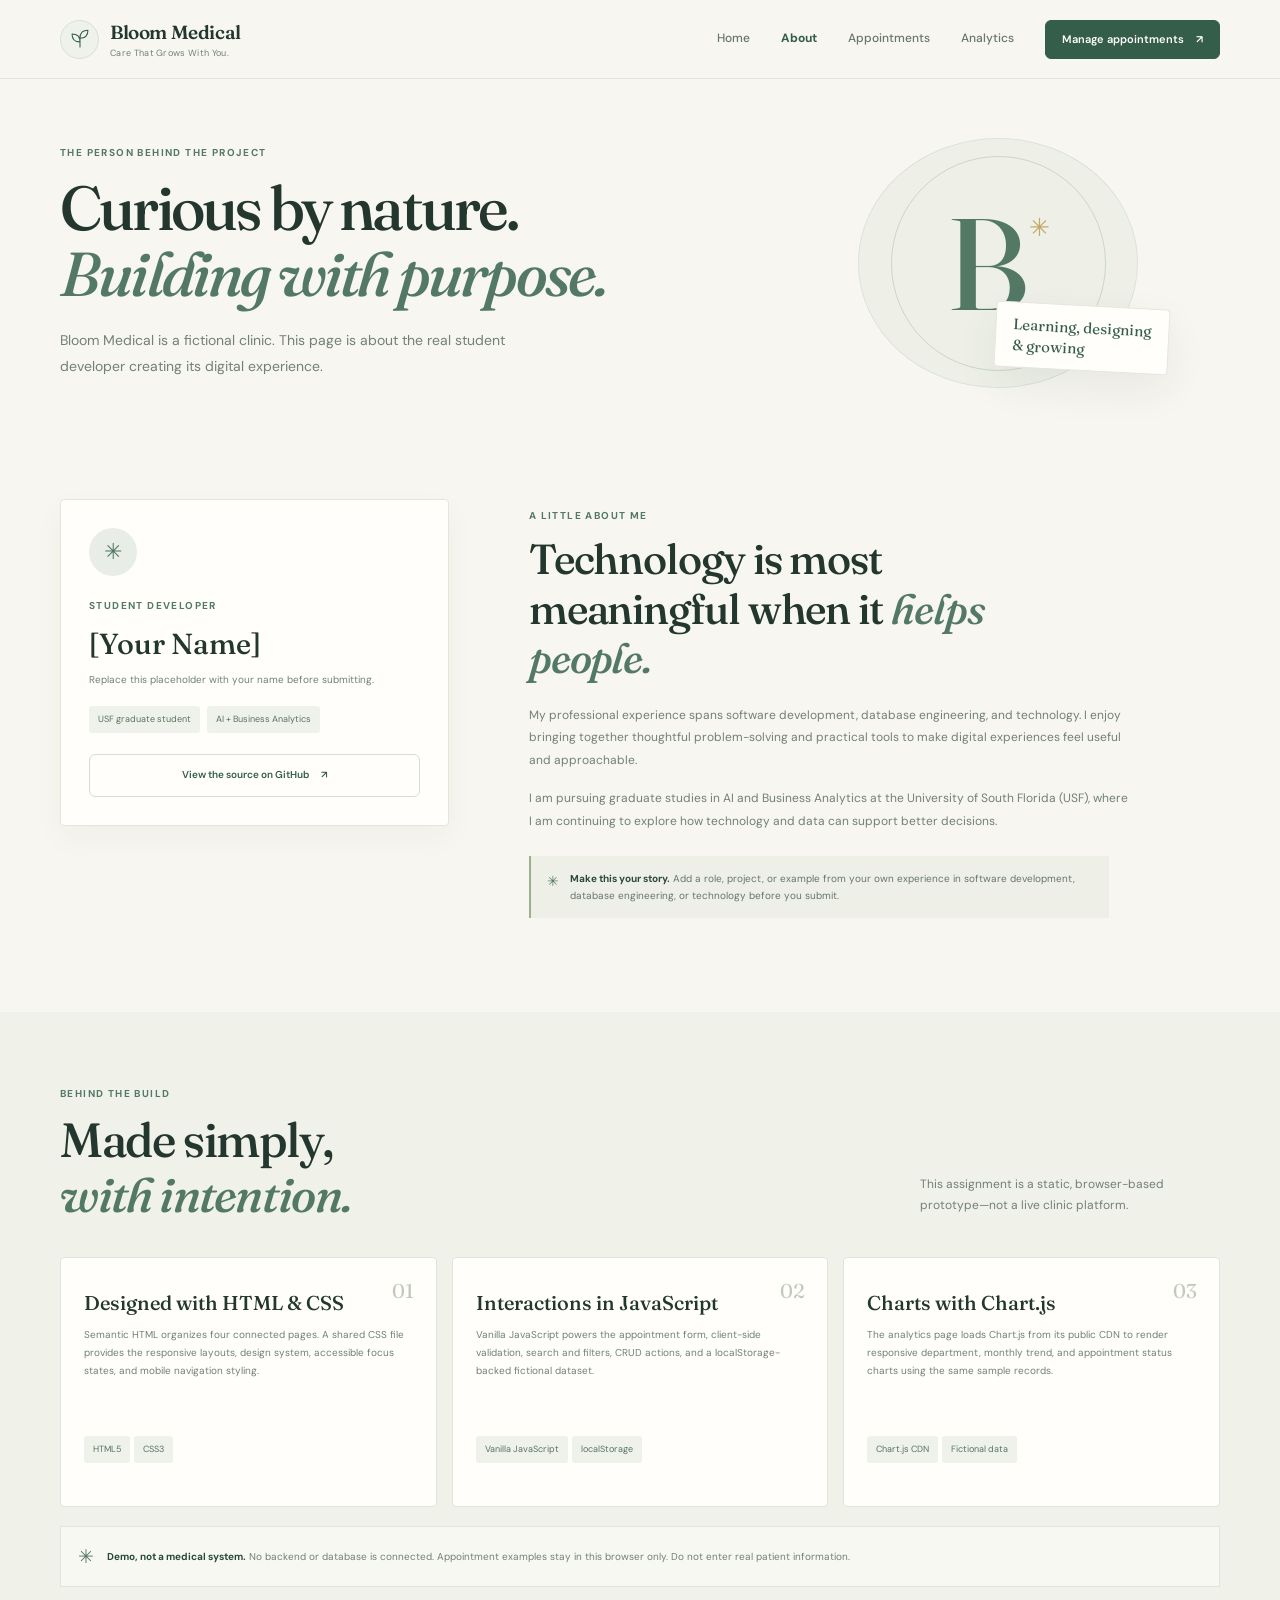
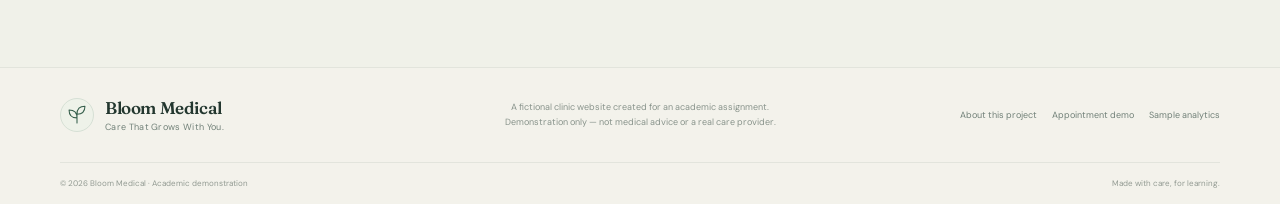
==== aboutus.html @ 67795b29 "Add files via upload" ====
<!doctype html>
<html lang="en">
<head>
  <meta charset="utf-8">
  <meta name="viewport" content="width=device-width, initial-scale=1">
  <meta name="theme-color" content="#f7f6f0">
  <meta name="description" content="Meet the student developer behind the Bloom Medical academic project.">
  <title>About the Developer | Bloom Medical</title>
  <link rel="preconnect" href="https://fonts.googleapis.com">
  <link rel="preconnect" href="https://fonts.gstatic.com" crossorigin>
  <link href="https://fonts.googleapis.com/css2?family=DM+Sans:wght@400;500;600;700&family=Fraunces:opsz,wght@9..144,500;9..144,600&display=swap" rel="stylesheet">
  <link rel="stylesheet" href="styles.css">
  <script src="app.js" defer></script>
</head>
<body>
  <a class="skip-link" href="#main">Skip to content</a>
  <header class="site-header"><nav class="nav shell" aria-label="Main navigation">
    <a class="brand" href="index.html" aria-label="Bloom Medical home"><span class="brand-mark" aria-hidden="true"><svg viewBox="0 0 36 36"><path d="M18 29V14m0 8c-7 0-11-4-11-11 7 0 11 4 11 11Zm0-5c0-7 4-11 11-11 0 7-4 11-11 11Z"/></svg></span><span class="brand-copy"><strong>Bloom Medical</strong><small>Care That Grows With You.</small></span></a>
    <button class="menu-toggle" type="button" aria-expanded="false" aria-controls="primary-links" aria-label="Open navigation"><span></span><span></span><span></span></button>
    <div class="nav-links" id="primary-links"><a href="index.html">Home</a><a href="aboutus.html" aria-current="page">About</a><a href="appointments.html">Appointments</a><a href="analytics.html">Analytics</a><a class="button button-small" href="appointments.html">Manage appointments <span aria-hidden="true">↗</span></a></div>
  </nav></header>

  <main id="main">
    <section class="page-hero shell">
      <div><p class="eyebrow">The person behind the project</p><h1>Curious by nature.<br><em>Building with purpose.</em></h1><p class="hero-lede">Bloom Medical is a fictional clinic. This page is about the real student developer creating its digital experience.</p></div>
      <div class="page-hero-art about-art" aria-hidden="true"><span class="about-monogram">B<span>✳</span></span><span class="about-orbit"></span><p>Learning, designing<br>& growing</p></div>
    </section>

    <section class="section shell about-layout">
      <aside class="profile-card">
        <span class="profile-flower" aria-hidden="true">✳</span>
        <p class="eyebrow">Student developer</p>
        <h2>[Your Name]</h2>
        <p class="profile-edit-note">Replace this placeholder with your name before submitting.</p>
        <div class="profile-tags"><span>USF graduate student</span><span>AI + Business Analytics</span></div>
        <a class="button button-outline profile-github" href="https://github.com/LiliUSF/Bloom-Medical" target="_blank" rel="noopener noreferrer">View the source on GitHub <span aria-hidden="true">↗</span></a>
      </aside>
      <div class="about-story">
        <p class="eyebrow">A little about me</p>
        <h2>Technology is most meaningful when it <em>helps people.</em></h2>
        <p>My professional experience spans software development, database engineering, and technology. I enjoy bringing together thoughtful problem-solving and practical tools to make digital experiences feel useful and approachable.</p>
        <p>I am pursuing graduate studies in AI and Business Analytics at the University of South Florida (USF), where I am continuing to explore how technology and data can support better decisions.</p>
        <div class="experience-note"><span aria-hidden="true">✳</span><p><strong>Make this your story.</strong> Add a role, project, or example from your own experience in software development, database engineering, or technology before you submit.</p></div>
      </div>
    </section>

    <section class="build-section">
      <div class="shell section">
        <div class="section-title-row"><div><p class="eyebrow">Behind the build</p><h2>Made simply,<br><em>with intention.</em></h2></div><p>This assignment is a static, browser-based prototype—not a live clinic platform.</p></div>
        <div class="build-grid">
          <article class="build-card"><span class="build-number">01</span><h3>Designed with HTML & CSS</h3><p>Semantic HTML organizes four connected pages. A shared CSS file provides the responsive layouts, design system, accessible focus states, and mobile navigation styling.</p><span class="tech-pill">HTML5</span><span class="tech-pill">CSS3</span></article>
          <article class="build-card"><span class="build-number">02</span><h3>Interactions in JavaScript</h3><p>Vanilla JavaScript powers the appointment form, client-side validation, search and filters, CRUD actions, and a localStorage-backed fictional dataset.</p><span class="tech-pill">Vanilla JavaScript</span><span class="tech-pill">localStorage</span></article>
          <article class="build-card"><span class="build-number">03</span><h3>Charts with Chart.js</h3><p>The analytics page loads Chart.js from its public CDN to render responsive department, monthly trend, and appointment status charts using the same sample records.</p><span class="tech-pill">Chart.js CDN</span><span class="tech-pill">Fictional data</span></article>
        </div>
        <div class="privacy-note"><span class="privacy-icon" aria-hidden="true">✳</span><p><strong>Demo, not a medical system.</strong> No backend or database is connected. Appointment examples stay in this browser only. Do not enter real patient information.</p></div>
      </div>
    </section>
  </main>

  <footer class="site-footer"><div class="shell footer-main">
    <a class="brand footer-brand" href="index.html"><span class="brand-mark" aria-hidden="true"><svg viewBox="0 0 36 36"><path d="M18 29V14m0 8c-7 0-11-4-11-11 7 0 11 4 11 11Zm0-5c0-7 4-11 11-11 0 7-4 11-11 11Z"/></svg></span><span class="brand-copy"><strong>Bloom Medical</strong><small>Care That Grows With You.</small></span></a>
    <p>A fictional clinic website created for an academic assignment.<br>Demonstration only — not medical advice or a real care provider.</p>
    <div class="footer-nav"><a href="aboutus.html">About this project</a><a href="appointments.html">Appointment demo</a><a href="analytics.html">Sample analytics</a></div>
  </div><div class="shell footer-bottom"><span>© <span data-current-year>2026</span> Bloom Medical · Academic demonstration</span><span>Made with care, for learning.</span></div></footer>
</body>
</html>
---- styles.css ----
:root {
  color-scheme: light;
  --cream: #f7f6f0;
  --paper: #fffefa;
  --paper-warm: #fbfaf6;
  --ink: #23372f;
  --muted: #718078;
  --soft-muted: #8a968f;
  --green: #537965;
  --green-dark: #345d4a;
  --green-deep: #29493a;
  --sage: #e8eee7;
  --sage-mid: #d3dfd3;
  --blue: #e8eff0;
  --rose: #f2e8e2;
  --gold: #f1ebd8;
  --line: #e6e7df;
  --serif: "Fraunces", Georgia, serif;
  --sans: "DM Sans", "Segoe UI", sans-serif;
  --shadow: 0 16px 42px rgba(48, 67, 55, .07);
}

* { box-sizing: border-box; }
html { scroll-behavior: smooth; scroll-padding-top: 92px; }
body { min-width: 320px; margin: 0; color: var(--ink); background: var(--cream); font-family: var(--sans); font-size: 14px; line-height: 1.65; -webkit-font-smoothing: antialiased; }
body, button, input, select { font-family: var(--sans); }
a { color: inherit; text-decoration: none; }
button, input, select { font-size: inherit; }
button { color: inherit; }
svg { display: block; }
::selection { color: white; background: var(--green); }
.shell { width: min(1160px, calc(100% - 64px)); margin-inline: auto; }
.sr-only { position: absolute; width: 1px; height: 1px; padding: 0; margin: -1px; overflow: hidden; clip: rect(0, 0, 0, 0); white-space: nowrap; border: 0; }
.skip-link { position: fixed; top: 8px; left: 8px; z-index: 50; padding: 10px 14px; border-radius: 8px; color: white; background: var(--green-deep); transform: translateY(-150%); }
.skip-link:focus { transform: translateY(0); }
:focus-visible { outline: 3px solid #83a99a; outline-offset: 3px; }

.site-header { position: sticky; top: 0; z-index: 20; border-bottom: 1px solid rgba(217, 221, 211, .7); background: rgba(247, 246, 240, .93); backdrop-filter: blur(14px); }
.nav { min-height: 78px; display: flex; align-items: center; justify-content: space-between; gap: 24px; }
.brand { display: inline-flex; align-items: center; gap: 11px; flex-shrink: 0; }
.brand-mark { width: 39px; height: 39px; display: grid; place-items: center; border: 1px solid #d6e0d5; border-radius: 50%; color: var(--green-dark); background: #eef2e9; }
.brand-mark svg { width: 26px; height: 26px; fill: none; stroke: currentColor; stroke-width: 1.45; stroke-linecap: round; stroke-linejoin: round; }
.brand-copy { display: grid; line-height: 1.2; }
.brand-copy strong { font: 600 19px var(--serif); letter-spacing: -.4px; }
.brand-copy small { margin-top: 4px; color: var(--muted); font-size: 9px; letter-spacing: .035em; }
.nav-links { display: flex; align-items: center; gap: 31px; color: #68766e; font-size: 12px; font-weight: 500; }
.nav-links > a:not(.button) { transition: color .2s; }
.nav-links > a:hover, .nav-links > a[aria-current="page"] { color: var(--green-dark); }
.nav-links > a[aria-current="page"] { font-weight: 700; }
.button { display: inline-flex; min-height: 49px; align-items: center; justify-content: center; gap: 12px; padding: 0 23px; border: 1px solid var(--green-dark); border-radius: 6px; color: white; background: var(--green-dark); font-size: 12px; font-weight: 600; cursor: pointer; transition: transform .2s, box-shadow .2s, background .2s, border-color .2s; }
.button:hover { transform: translateY(-2px); background: #244533; border-color: #244533; box-shadow: 0 8px 20px #29493a20; }
.button-small { min-height: 39px; padding-inline: 16px; font-size: 11px; }
.button-outline { color: var(--green-dark); border-color: #d5ded4; background: transparent; }
.button-outline:hover { color: white; border-color: var(--green-dark); background: var(--green-dark); }
.button-light { color: var(--green-deep); border-color: white; background: white; }
.button-light:hover { border-color: #f2f3ec; background: #f2f3ec; }
.button-quiet { min-height: 39px; padding-inline: 12px; border-color: transparent; color: var(--green-dark); background: transparent; font-size: 11px; }
.button-quiet:hover { color: var(--green-deep); background: var(--sage); border-color: var(--sage); box-shadow: none; }
.menu-toggle { display: none; }

.hero { min-height: 585px; display: grid; grid-template-columns: 1.05fr .95fr; align-items: center; gap: 44px; padding-block: 62px 64px; }
.hero-copy { position: relative; z-index: 1; }
.eyebrow { display: flex; align-items: center; gap: 9px; margin: 0 0 16px; color: var(--green); font-size: 10px; font-weight: 700; letter-spacing: .14em; line-height: 1.3; text-transform: uppercase; }
.eyebrow-dot { width: 7px; height: 7px; border-radius: 50%; background: #9bae89; box-shadow: 0 0 0 4px #e6ebdc; }
h1, h2, h3, p { margin-top: 0; }
h1, h2, h3 { color: var(--ink); }
h1, h2 { font-family: var(--serif); font-weight: 500; }
h1 { margin-bottom: 20px; font-size: clamp(46px, 5.6vw, 72px); letter-spacing: -2.8px; line-height: 1.06; }
h1 em, h2 em { color: var(--green); font-weight: 500; }
.hero-lede { max-width: 465px; margin-bottom: 27px; color: var(--muted); font-size: 14px; line-height: 1.9; }
.hero-actions { display: flex; flex-wrap: wrap; align-items: center; gap: 22px; }
.text-link { display: inline-flex; align-items: center; gap: 8px; color: var(--green-dark); font-size: 12px; font-weight: 600; }
.text-link span { transition: transform .2s; }
.text-link:hover span { transform: translateX(4px); }
.hero-note { display: flex; align-items: center; gap: 12px; margin-top: 31px; color: #7a877f; font-size: 11px; }
.avatar-stack { display: inline-flex; padding-left: 5px; }
.avatar-stack i { width: 25px; height: 25px; display: grid; place-items: center; margin-left: -5px; border: 2px solid var(--cream); border-radius: 50%; color: var(--green); background: #e4ebdd; font-size: 11px; font-style: normal; }
.avatar-stack i:nth-child(2) { color: #9c705d; background: #f0e2d8; }
.avatar-stack i:nth-child(3) { color: #6f9292; background: #e2eded; }
.hero-art { min-height: 440px; position: relative; display: grid; place-items: center; }
.art-sun { width: 340px; height: 340px; position: absolute; top: 34px; right: 26px; border-radius: 50%; background: #e7ebdf; }
.art-frame { width: min(470px, 100%); position: relative; overflow: visible; border: 1px solid #dce1d6; border-radius: 46% 46% 5px 5px; background: linear-gradient(146deg, #f3f1e8, #e8eee5); box-shadow: var(--shadow); }
.plant-art { width: 100%; }
.art-window { fill: #e5eee6; stroke: #91a795; stroke-width: 2; }
.art-window-line { fill: none; stroke: #b2c1b0; stroke-width: 1.2; }
.art-sun-disc { fill: #e6cc91; opacity: .83; }
.art-ground, .art-stem, .art-leaf-line, .art-chair, .art-table, .art-detail { fill: none; stroke: #64836c; stroke-width: 2.5; stroke-linecap: round; stroke-linejoin: round; }
.art-stem { stroke-width: 3.5; }
.art-leaf { fill: #96ad8e; stroke: #64836c; stroke-width: 1.6; stroke-linejoin: round; }
.art-leaf:nth-of-type(even) { fill: #bdcba8; }
.art-leaf-line { stroke-width: 1.2; }
.art-pot { fill: #d3b394; stroke: #876c55; stroke-width: 2; }
.art-pot-rim { fill: #b68e70; }
.art-chair { fill: #efe4d4; stroke: #a37f62; }
.art-table { stroke: #a37f62; }
.art-detail { stroke: #c2c9b9; stroke-width: 1.5; }
.art-caption { position: absolute; right: -20px; bottom: 36px; display: flex; align-items: center; gap: 12px; padding: 14px 18px; border: 1px solid #e5e6de; border-radius: 5px; background: var(--paper); box-shadow: 0 12px 28px #30433715; }
.caption-icon { width: 34px; height: 34px; display: grid; place-items: center; border-radius: 50%; color: var(--green); background: var(--sage); font-size: 16px; }
.art-caption span:last-child { display: grid; }
.art-caption strong { font-size: 11px; }
.art-caption small { margin-top: 3px; color: var(--muted); font-size: 9px; }
.art-sparkle { position: absolute; color: #af9a67; }
.sparkle-one { top: 39px; left: 27px; font-size: 26px; }
.sparkle-two { right: 6px; top: 112px; color: #8eaa9a; font-size: 20px; }
.trust-strip { border-block: 1px solid #e5e6df; background: #f1f1e9; }
.trust-inner { min-height: 70px; display: flex; align-items: center; justify-content: space-around; gap: 20px; color: #67766d; font-size: 11px; }
.trust-inner span { display: flex; align-items: center; gap: 11px; }
.trust-inner b { color: #a1aa9d; font-size: 9px; letter-spacing: .08em; }
.section { padding-block: 88px; }
.intro-section { display: grid; grid-template-columns: .9fr 1.1fr; gap: 80px; align-items: start; }
.section-heading h2, .section-title-row h2, .stats-intro h2, .visit-copy h2 { margin: 0; font-size: clamp(34px, 4vw, 48px); letter-spacing: -1.4px; line-height: 1.15; }
.intro-copy { max-width: 550px; padding-top: 4px; color: var(--muted); font-size: 13px; line-height: 1.9; }
.intro-copy p { margin-bottom: 15px; }
.intro-copy .text-link { margin-top: 7px; }
.services-band { background: #f0f1e9; }
.services-band .section { padding-top: 77px; padding-bottom: 84px; }
.section-title-row { display: flex; align-items: end; justify-content: space-between; gap: 36px; margin-bottom: 35px; }
.section-title-row > p { max-width: 300px; margin: 0 0 5px; color: var(--muted); font-size: 12px; line-height: 1.8; }
.section-title-row .eyebrow { margin-bottom: 12px; }
.service-grid { display: grid; grid-template-columns: repeat(4, 1fr); gap: 15px; }
.service-card { min-height: 286px; position: relative; padding: 24px 21px 28px; border: 1px solid #e5e6df; border-radius: 4px; background: var(--paper); transition: transform .22s, box-shadow .22s; }
.service-card:hover { transform: translateY(-5px); box-shadow: var(--shadow); }
.service-icon { width: 46px; height: 46px; display: grid; place-items: center; margin-bottom: 19px; border-radius: 50%; }
.service-icon svg { width: 27px; height: 27px; fill: none; stroke: currentColor; stroke-width: 1.5; stroke-linecap: round; stroke-linejoin: round; }
.icon-sage { color: #587a62; background: #e8eee4; }
.icon-blue { color: #5d8584; background: #e7eeee; }
.icon-rose { color: #9b735f; background: #f3eae4; }
.icon-gold { color: #9b8450; background: #f3eedc; }
.card-index { display: block; margin-bottom: 9px; color: #909b91; font-size: 8px; font-weight: 700; letter-spacing: .11em; }
.service-card h3 { margin-bottom: 8px; font: 500 20px var(--serif); }
.service-card p { max-width: 240px; margin: 0; color: var(--muted); font-size: 11px; line-height: 1.8; }
.card-arrow { width: 27px; height: 27px; position: absolute; right: 17px; bottom: 17px; display: grid; place-items: center; border: 1px solid #e4e7df; border-radius: 50%; color: var(--green); font-size: 13px; transition: color .2s, background .2s; }
.card-arrow:hover { color: white; background: var(--green); }
.stats-panel { display: grid; grid-template-columns: 1.45fr repeat(3, 1fr); gap: 24px; align-items: center; padding: 35px 39px; border: 1px solid #e2e4dc; border-radius: 5px; background: #fffefa; }
.stats-intro .eyebrow { margin-bottom: 10px; }
.stats-intro h2 { font-size: 32px; }
.stats-intro > p:last-child { max-width: 225px; margin: 10px 0 0; color: var(--muted); font-size: 10px; line-height: 1.7; }
.stat { min-height: 104px; display: flex; flex-direction: column; justify-content: center; padding-left: 24px; border-left: 1px solid var(--line); }
.stat strong { color: var(--green-dark); font: 500 37px/1.1 var(--serif); }
.stat-star { margin-left: 4px; color: #b69e5d; font: 16px var(--sans); vertical-align: 7px; }
.stat > span { margin-top: 7px; color: #58675f; font-size: 10px; }
.stat small { margin-top: 4px; color: #9aa199; font-size: 9px; }
.visit-section { padding-block: 75px; background: #e7ece4; }
.visit-grid { display: grid; grid-template-columns: 1fr .8fr; align-items: center; gap: 90px; }
.visit-copy .eyebrow { margin-bottom: 15px; }
.visit-copy h2 { margin-bottom: 15px; }
.visit-copy > p:not(.eyebrow) { max-width: 390px; margin-bottom: 23px; color: var(--muted); font-size: 12px; line-height: 1.9; }
.visit-card { padding: 29px 32px 24px; border: 1px solid #e1e5dc; border-radius: 4px; background: var(--paper); box-shadow: 0 10px 30px #3043370a; }
.visit-card-heading { display: flex; align-items: center; gap: 13px; }
.visit-pin { width: 37px; height: 37px; display: grid; place-items: center; border-radius: 50%; color: var(--green); background: var(--sage); font-size: 19px; }
.visit-card-heading h3 { margin: 0; font: 500 20px var(--serif); }
.visit-card-heading p { margin: 2px 0 0; color: var(--muted); font-size: 10px; }
.visit-rule { height: 1px; margin: 20px 0; background: var(--line); }
.visit-detail { display: grid; grid-template-columns: 90px 1fr; gap: 9px; margin-bottom: 17px; }
.visit-detail > span { padding-top: 2px; color: #879389; font-size: 8px; font-weight: 700; letter-spacing: .1em; }
.visit-detail p { margin: 0; color: #5c6d62; font-size: 11px; line-height: 1.8; }
.visit-detail p b { margin-left: 8px; color: var(--ink); font-weight: 600; }
.location-note { margin: 3px 0 0; color: #9aa199; font-size: 9px; }

.page-hero { min-height: 368px; display: grid; grid-template-columns: 1.2fr .8fr; align-items: center; gap: 50px; padding-block: 55px; }
.page-hero h1 { font-size: clamp(42px, 5vw, 62px); }
.page-hero .hero-lede { max-width: 470px; margin: 0; }
.page-hero-art { width: 280px; height: 250px; position: relative; display: grid; place-items: center; justify-self: center; border: 1px solid #dce3d9; border-radius: 50%; background: #eef0e7; }
.about-monogram { color: var(--green); font: 500 130px/.8 var(--serif); }
.about-monogram span { color: #c3a969; font: 25px var(--sans); vertical-align: top; }
.about-orbit { width: 215px; height: 215px; position: absolute; border: 1px solid #cbd6ca; border-radius: 50%; }
.page-hero-art p { position: absolute; right: -32px; bottom: 16px; margin: 0; padding: 11px 17px; border: 1px solid #e5e6df; border-radius: 4px; color: var(--green-dark); background: var(--paper); box-shadow: var(--shadow); font: 15px/1.4 var(--serif); transform: rotate(3deg); }
.about-layout { display: grid; grid-template-columns: .72fr 1.28fr; gap: 80px; padding-top: 52px; padding-bottom: 94px; }
.profile-card { align-self: start; padding: 28px; border: 1px solid #e4e5dd; border-radius: 4px; background: var(--paper); box-shadow: 0 11px 32px #3043370a; }
.profile-flower { width: 48px; height: 48px; display: grid; place-items: center; margin-bottom: 23px; border-radius: 50%; color: var(--green); background: var(--sage); font-size: 22px; }
.profile-card .eyebrow { margin-bottom: 8px; }
.profile-card h2 { margin-bottom: 4px; font-size: 29px; }
.profile-edit-note { margin-bottom: 18px; color: var(--muted); font-size: 10px; }
.profile-tags { display: flex; flex-wrap: wrap; gap: 7px; margin-bottom: 21px; }
.profile-tags span, .tech-pill { padding: 6px 9px; border-radius: 3px; color: #587460; background: #eef2ea; font-size: 9px; }
.profile-github { width: 100%; min-height: 43px; padding-inline: 10px; font-size: 10px; }
.about-story { padding-top: 10px; }
.about-story .eyebrow { margin-bottom: 13px; }
.about-story h2 { max-width: 520px; margin-bottom: 20px; font-size: clamp(31px, 3.4vw, 42px); letter-spacing: -1.1px; line-height: 1.18; }
.about-story > p:not(.eyebrow) { max-width: 600px; margin-bottom: 15px; color: var(--muted); font-size: 12px; line-height: 1.9; }
.experience-note { display: flex; align-items: flex-start; gap: 11px; max-width: 580px; margin-top: 23px; padding: 14px 16px; border-left: 2px solid #9caf91; color: #66766c; background: #eef0e8; }
.experience-note > span { color: var(--green); }
.experience-note p { margin: 0; font-size: 10px; line-height: 1.7; }
.experience-note strong { color: var(--green-deep); }
.build-section { background: #f0f1e9; }
.build-section .section { padding-block: 75px 80px; }
.build-grid { display: grid; grid-template-columns: repeat(3, 1fr); gap: 15px; }
.build-card { min-height: 250px; position: relative; padding: 25px 23px; border: 1px solid #e2e4dc; border-radius: 4px; background: var(--paper); }
.build-number { position: absolute; top: 20px; right: 22px; color: #c1c9be; font: 20px var(--serif); }
.build-card h3 { margin: 7px 0 11px; font: 500 20px var(--serif); }
.build-card p { min-height: 92px; margin-bottom: 18px; color: var(--muted); font-size: 10px; line-height: 1.8; }
.tech-pill { display: inline-block; margin: 0 4px 5px 0; }
.privacy-note { display: flex; align-items: center; gap: 13px; margin-top: 19px; padding: 14px 17px; border: 1px solid #e1e4dc; background: #f8f8f2; }
.privacy-icon { color: var(--green); font-size: 19px; }
.privacy-note p { margin: 0; color: var(--muted); font-size: 10px; line-height: 1.7; }
.privacy-note strong { color: var(--green-deep); }

.dashboard-main { padding-top: 48px; padding-bottom: 72px; }
.dashboard-heading { display: flex; align-items: end; justify-content: space-between; gap: 24px; margin-bottom: 23px; }
.dashboard-heading .eyebrow { margin-bottom: 9px; }
.dashboard-heading h1 { margin: 0 0 8px; font-size: clamp(39px, 4vw, 53px); }
.dashboard-heading > div > p:last-child { margin: 0; color: var(--muted); font-size: 12px; }
.dashboard-heading > .button { margin-bottom: 5px; }
.demo-alert { display: flex; align-items: center; gap: 13px; margin-bottom: 22px; padding: 13px 16px; border: 1px solid #e7dec2; border-radius: 4px; background: #f7f2e4; }
.alert-mark { width: 24px; height: 24px; display: grid; flex: 0 0 auto; place-items: center; border-radius: 50%; color: #876f35; background: #eee4c7; font-family: Georgia, serif; font-weight: 700; }
.demo-alert p { margin: 0; color: #776b4c; font-size: 10px; line-height: 1.6; }
.demo-alert strong { color: #665733; font-size: 11px; }
.metric-grid { display: grid; grid-template-columns: repeat(3, 1fr); gap: 13px; margin-bottom: 22px; }
.metric-card { min-height: 90px; display: grid; grid-template-columns: 38px 1fr auto; align-items: center; gap: 12px; padding: 15px 18px; border: 1px solid #e6e7df; border-radius: 4px; background: var(--paper); }
.metric-icon { width: 36px; height: 36px; display: grid; place-items: center; border-radius: 50%; font-size: 17px; }
.metric-sage { color: #567460; background: var(--sage); }
.metric-blue { color: #608486; background: var(--blue); }
.metric-rose { color: #9b735f; background: var(--rose); }
.metric-card > div { display: grid; }
.metric-label { color: var(--muted); font-size: 10px; }
.metric-card strong { margin-top: 1px; color: var(--ink); font: 500 26px/1.1 var(--serif); }
.metric-card small { align-self: end; padding-bottom: 3px; color: #9aa199; font-size: 9px; }
.manager-layout { display: grid; grid-template-columns: 330px minmax(0, 1fr); gap: 17px; align-items: start; }
.form-panel, .records-panel { border: 1px solid #e5e6df; border-radius: 4px; background: var(--paper); }
.form-panel { padding: 22px; }
.panel-heading { display: flex; align-items: center; gap: 12px; }
.panel-step { width: 33px; height: 33px; display: grid; place-items: center; border: 1px solid #dce4d9; border-radius: 50%; color: var(--green); font: 14px var(--serif); }
.panel-heading .eyebrow { margin: 0 0 3px; font-size: 8px; }
.panel-heading h2, .records-heading h2 { margin: 0; font: 500 21px var(--serif); }
.form-intro { margin: 12px 0 18px; color: var(--muted); font-size: 10px; }
.field { display: grid; gap: 6px; margin-bottom: 13px; }
.field label { color: #53645a; font-size: 10px; font-weight: 600; }
.field label span { color: #ae7964; }
.field input, .field select, .filter-field select, .search-field input { width: 100%; min-height: 39px; padding: 8px 10px; border: 1px solid #e0e4dd; border-radius: 3px; color: var(--ink); background: #fffefa; font-size: 10px; }
.field input::placeholder, .search-field input::placeholder { color: #a6afa8; }
.field input:focus, .field select:focus, .filter-field select:focus, .search-field input:focus { border-color: #84a38e; outline: 2px solid #dce9dd; }
.field small { color: #929d95; font-size: 9px; }
.form-two-col { display: grid; grid-template-columns: 1fr 1fr; gap: 11px; }
.form-feedback { min-height: 18px; margin: -2px 0 5px; color: var(--green-dark); font-size: 10px; }
.form-actions { display: flex; flex-wrap: wrap; gap: 8px; }
.form-actions .button { min-height: 40px; padding-inline: 14px; font-size: 10px; }
.records-panel { min-width: 0; overflow: hidden; }
.records-heading { display: flex; align-items: center; justify-content: space-between; gap: 14px; padding: 19px 20px 15px; }
.records-heading .eyebrow { margin-bottom: 4px; font-size: 8px; }
.reset-button { flex: 0 0 auto; }
.record-controls { display: flex; gap: 9px; padding: 0 20px 13px; }
.search-field { min-width: 180px; flex: 1; position: relative; }
.search-field > span { position: absolute; top: 5px; left: 10px; color: #8b998f; font-size: 17px; }
.search-field input { min-height: 37px; padding-left: 33px; }
.filter-field { width: 135px; flex: 0 0 auto; }
.filter-field select { min-height: 37px; }
.records-summary { display: flex; align-items: center; justify-content: space-between; gap: 10px; padding: 9px 20px; border-block: 1px solid #ecece6; color: #78857d; background: #fafaf6; font-size: 9px; }
.fictional-label { display: inline-flex; align-items: center; gap: 5px; color: #748b77; font-size: 8px; }
.fictional-label i { width: 6px; height: 6px; border-radius: 50%; background: #89a88c; }
.table-scroll { max-width: 100%; overflow-x: auto; contain: layout paint; }
.appointments-table { width: 100%; border-collapse: collapse; text-align: left; white-space: nowrap; }
.appointments-table th { padding: 11px 12px; color: #87938a; background: #fffefa; font-size: 8px; font-weight: 700; letter-spacing: .055em; text-transform: uppercase; }
.appointments-table td { padding: 11px 12px; border-top: 1px solid #eff0ea; color: #66746b; font-size: 9px; }
.appointments-table th:first-child, .appointments-table td:first-child { padding-left: 20px; }
.appointments-table th:last-child, .appointments-table td:last-child { padding-right: 18px; }
.patient-cell { display: flex; align-items: center; gap: 8px; color: var(--ink) !important; font-weight: 600; }
.patient-avatar { width: 25px; height: 25px; display: grid; flex: 0 0 auto; place-items: center; border-radius: 50%; color: #57735f; background: #e8eee5; font-size: 8px; }
.date-cell { line-height: 1.4; }
.date-cell span, .date-cell small { display: block; }
.date-cell small { margin-top: 3px; color: #929d95; font-size: 8px; }
.status-cell { color: #55765e !important; font-weight: 600; }
.status-cell::before { width: 6px; height: 6px; display: inline-block; margin-right: 5px; border-radius: 50%; background: #91b195; content: ""; vertical-align: 1px; }
.status-checked-in { color: #5d7f8a !important; }
.status-checked-in::before { background: #91b5bb; }
.status-completed { color: #70836e !important; }
.status-completed::before { background: #a3b69a; }
.status-cancelled { color: #a07b6d !important; }
.status-cancelled::before { background: #d3a391; }
.actions-cell { display: flex; gap: 7px; }
.row-action { padding: 0; border: 0; color: var(--green-dark); background: transparent; font-size: 9px; font-weight: 600; cursor: pointer; }
.row-action:hover { text-decoration: underline; }
.row-delete { color: #a16e62; }
.empty-state { padding: 45px 15px; text-align: center; }
.empty-state > span { color: #8ba18a; font-size: 22px; }
.empty-state h3 { margin: 5px 0; font: 500 19px var(--serif); }
.empty-state p { margin: 0; color: var(--muted); font-size: 10px; }
.table-error, .analytics-error { margin: 14px; padding: 12px; border: 1px solid #e5c8bd; color: #875e52; background: #fbefeb; font-size: 11px; }
.page-disclaimer { margin: 19px 0 0; color: #8c978e; font-size: 9px; text-align: center; }

.analytics-main { padding-bottom: 75px; }
.analytics-summary { display: grid; grid-template-columns: repeat(4, 1fr); gap: 13px; margin-bottom: 19px; }
.analytics-stat { min-height: 132px; display: flex; flex-direction: column; align-items: flex-start; padding: 17px 19px; border: 1px solid #e5e6df; border-radius: 4px; background: var(--paper); }
.analytics-stat-icon { width: 29px; height: 29px; display: grid; place-items: center; margin-bottom: 10px; border-radius: 50%; color: var(--green); background: var(--sage); font-size: 14px; }
.analytics-stat:nth-child(2) .analytics-stat-icon { color: #608486; background: var(--blue); }
.analytics-stat:nth-child(3) .analytics-stat-icon { color: #9b735f; background: var(--rose); }
.analytics-stat:nth-child(4) .analytics-stat-icon { color: #9b8450; background: var(--gold); }
.analytics-stat > span:nth-child(2) { color: var(--muted); font-size: 9px; }
.analytics-stat strong { color: var(--ink); font: 500 25px/1.1 var(--serif); }
.analytics-stat small { margin-top: 3px; color: #9aa199; font-size: 8px; }
.chart-grid { display: grid; grid-template-columns: repeat(2, minmax(0, 1fr)); gap: 14px; }
.chart-card { min-width: 0; padding: 20px; border: 1px solid #e5e6df; border-radius: 4px; background: var(--paper); }
.chart-wide { grid-column: 1 / -1; }
.chart-heading { display: flex; align-items: center; justify-content: space-between; gap: 10px; margin-bottom: 12px; }
.chart-heading .eyebrow { margin-bottom: 4px; font-size: 8px; }
.chart-heading h2 { margin: 0; font: 500 20px var(--serif); }
.chart-period { padding: 5px 8px; border-radius: 3px; color: #78877b; background: #f0f2eb; font-size: 8px; }
.chart-area { width: 100%; position: relative; }
.chart-area-line { height: 230px; }
.chart-area-doughnut, .chart-area-bar { height: 220px; }
.chart-insight { margin: 12px 0 0; padding-top: 10px; border-top: 1px solid #ecece6; color: #7c8980; font-size: 9px; line-height: 1.6; }
.analytics-error { margin: 0 0 17px; }

.site-footer { border-top: 1px solid #e2e4dc; background: #f3f2eb; }
.footer-main { display: grid; grid-template-columns: 1fr 1.2fr 1fr; align-items: center; gap: 25px; padding-block: 29px; }
.footer-brand .brand-mark { width: 34px; height: 34px; }
.footer-brand .brand-copy strong { font-size: 17px; }
.footer-main > p { margin: 0; color: #88938b; font-size: 9px; line-height: 1.7; text-align: center; }
.footer-nav { display: flex; justify-content: flex-end; flex-wrap: wrap; gap: 15px; color: #718078; font-size: 9px; }
.footer-nav a:hover { color: var(--green-dark); }
.footer-bottom { min-height: 42px; display: flex; align-items: center; justify-content: space-between; gap: 12px; border-top: 1px solid #e2e4dc; color: #929a92; font-size: 8px; }

@media (max-width: 960px) {
  .shell { width: min(100% - 46px, 850px); }
  .nav-links { gap: 19px; }
  .hero { min-height: 530px; grid-template-columns: 1fr .9fr; gap: 20px; }
  .art-caption { right: -4px; }
  .service-grid { grid-template-columns: repeat(2, 1fr); }
  .service-card { min-height: 250px; }
  .stats-panel { grid-template-columns: 1.25fr repeat(3, 1fr); gap: 10px; padding-inline: 24px; }
  .stat { padding-left: 13px; }
  .manager-layout { grid-template-columns: 290px minmax(0, 1fr); gap: 12px; }
  .form-panel { padding: 18px; }
  .appointments-table th, .appointments-table td { padding-inline: 9px; }
  .appointments-table th:first-child, .appointments-table td:first-child { padding-left: 13px; }
  .appointments-table th:last-child, .appointments-table td:last-child { padding-right: 12px; }
  .footer-main { grid-template-columns: 1fr 1fr; }
  .footer-nav { grid-column: 1 / -1; justify-content: center; }
}

@media (max-width: 700px) {
  .shell { width: calc(100% - 36px); }
  .nav { min-height: 69px; }
  .brand-mark { width: 35px; height: 35px; }
  .brand-copy strong { font-size: 17px; }
  .menu-toggle { width: 41px; height: 41px; display: grid; align-content: center; justify-items: center; gap: 5px; border: 1px solid #dfe4da; border-radius: 4px; background: var(--paper); cursor: pointer; }
  .menu-toggle span { width: 17px; height: 1.5px; background: var(--green-dark); transition: transform .2s; }
  .menu-toggle[aria-expanded="true"] span:first-child { transform: translateY(6.5px) rotate(45deg); }
  .menu-toggle[aria-expanded="true"] span:nth-child(2) { opacity: 0; }
  .menu-toggle[aria-expanded="true"] span:last-child { transform: translateY(-6.5px) rotate(-45deg); }
  .nav-links { position: absolute; top: calc(100% + 1px); right: 0; left: 0; display: none; align-items: stretch; gap: 0; padding: 10px 18px 18px; border-bottom: 1px solid #e2e4dc; background: var(--cream); box-shadow: 0 12px 18px #3043370b; }
  .nav-links.is-open { display: flex; flex-direction: column; }
  .nav-links > a:not(.button) { padding: 12px 3px; border-bottom: 1px solid #e7e8e1; }
  .nav-links .button { margin-top: 12px; }
  .hero { min-height: 0; grid-template-columns: 1fr; gap: 22px; padding-block: 56px 48px; }
  .hero-copy { max-width: 540px; }
  h1 { font-size: clamp(47px, 10vw, 64px); }
  .hero-lede { font-size: 13px; }
  .hero-art { min-height: 300px; width: min(420px, 100%); justify-self: center; }
  .art-frame { width: min(360px, 86%); }
  .art-sun { width: 260px; height: 260px; top: 8px; right: 20px; }
  .art-caption { right: 0; bottom: 16px; padding: 10px 12px; }
  .sparkle-one { top: 7px; left: 3px; }
  .sparkle-two { right: 0; top: 70px; }
  .trust-inner { min-height: auto; justify-content: flex-start; flex-wrap: wrap; gap: 12px 22px; padding-block: 16px; }
  .trust-inner span { gap: 7px; font-size: 9px; }
  .section { padding-block: 61px; }
  .intro-section { grid-template-columns: 1fr; gap: 22px; }
  .section-heading h2, .section-title-row h2, .visit-copy h2 { font-size: 39px; }
  .section-title-row { align-items: start; flex-direction: column; gap: 13px; margin-bottom: 25px; }
  .section-title-row > p { max-width: 420px; }
  .services-band .section { padding-block: 58px; }
  .service-grid { gap: 10px; }
  .service-card { min-height: 260px; padding: 19px 15px; }
  .service-card h3 { font-size: 19px; }
  .service-card p { font-size: 10px; }
  .stats-panel { grid-template-columns: repeat(3, 1fr); gap: 18px 6px; padding: 24px 20px; }
  .stats-intro { grid-column: 1 / -1; }
  .stats-intro h2 { font-size: 30px; }
  .stat { min-height: 85px; padding-left: 10px; }
  .stat:first-of-type { padding-left: 0; border-left: 0; }
  .stat strong { font-size: 31px; }
  .stat > span { font-size: 9px; }
  .visit-section { padding-block: 56px; }
  .visit-grid { grid-template-columns: 1fr; gap: 30px; }
  .visit-card { padding: 24px 21px; }
  .page-hero { min-height: 0; grid-template-columns: 1fr; gap: 34px; padding-block: 48px 38px; }
  .page-hero h1 { font-size: clamp(42px, 9vw, 58px); }
  .page-hero-art { width: 230px; height: 205px; }
  .about-monogram { font-size: 105px; }
  .about-orbit { width: 180px; height: 180px; }
  .page-hero-art p { right: -27px; bottom: 7px; }
  .about-layout { grid-template-columns: 1fr; gap: 33px; padding-top: 20px; padding-bottom: 61px; }
  .profile-card { max-width: 420px; }
  .about-story { padding-top: 0; }
  .about-story h2 { font-size: 35px; }
  .build-section .section { padding-block: 57px; }
  .build-grid { grid-template-columns: 1fr; gap: 10px; }
  .build-card { min-height: 0; padding: 21px; }
  .build-card p { min-height: 0; }
  .dashboard-main { padding-top: 37px; padding-bottom: 54px; }
  .dashboard-heading { align-items: flex-start; flex-direction: column; gap: 17px; }
  .dashboard-heading h1 { font-size: 43px; }
  .dashboard-heading > .button { min-height: 41px; }
  .metric-grid { gap: 8px; }
  .metric-card { grid-template-columns: 31px 1fr; min-height: 82px; gap: 8px; padding: 11px 10px; }
  .metric-icon { width: 30px; height: 30px; font-size: 14px; }
  .metric-label { font-size: 8px; }
  .metric-card strong { font-size: 22px; }
  .metric-card small { display: none; }
  .manager-layout { grid-template-columns: 1fr; gap: 13px; }
  .form-panel { padding: 19px; }
  .records-heading { padding-inline: 15px; }
  .record-controls { padding-inline: 15px; }
  .records-summary { padding-inline: 15px; }
  .appointments-table { min-width: 660px; }
  .appointments-table th, .appointments-table td { padding: 10px; }
  .appointments-table th:first-child, .appointments-table td:first-child { padding-left: 15px; }
  .analytics-summary { grid-template-columns: repeat(2, 1fr); gap: 8px; }
  .analytics-stat { min-height: 115px; padding: 13px; }
  .chart-grid { grid-template-columns: 1fr; }
  .chart-wide { grid-column: auto; }
  .chart-card { padding: 16px; }
  .chart-area-line { height: 200px; }
  .chart-area-doughnut, .chart-area-bar { height: 210px; }
  .footer-main { grid-template-columns: 1fr; justify-items: center; gap: 15px; padding-block: 25px; }
  .footer-main > p { text-align: center; }
  .footer-nav { grid-column: auto; justify-content: center; gap: 13px; }
}

@media (max-width: 390px) {
  .shell { width: calc(100% - 28px); }
  .hero-actions { align-items: flex-start; flex-direction: column; gap: 14px; }
  .hero-art { min-height: 260px; }
  .service-card { min-height: 276px; padding-inline: 12px; }
  .service-icon { width: 40px; height: 40px; }
  .records-heading { align-items: flex-start; flex-direction: column; }
  .record-controls { align-items: stretch; flex-direction: column; }
  .filter-field { width: 100%; }
  .metric-card { grid-template-columns: 1fr; justify-items: start; }
  .metric-icon { display: none; }
  .footer-bottom { align-items: flex-start; flex-direction: column; justify-content: center; padding-block: 9px; }
}

@media (prefers-reduced-motion: reduce) {
  *, *::before, *::after { scroll-behavior: auto !important; transition-duration: .01ms !important; animation-duration: .01ms !important; animation-iteration-count: 1 !important; }
}
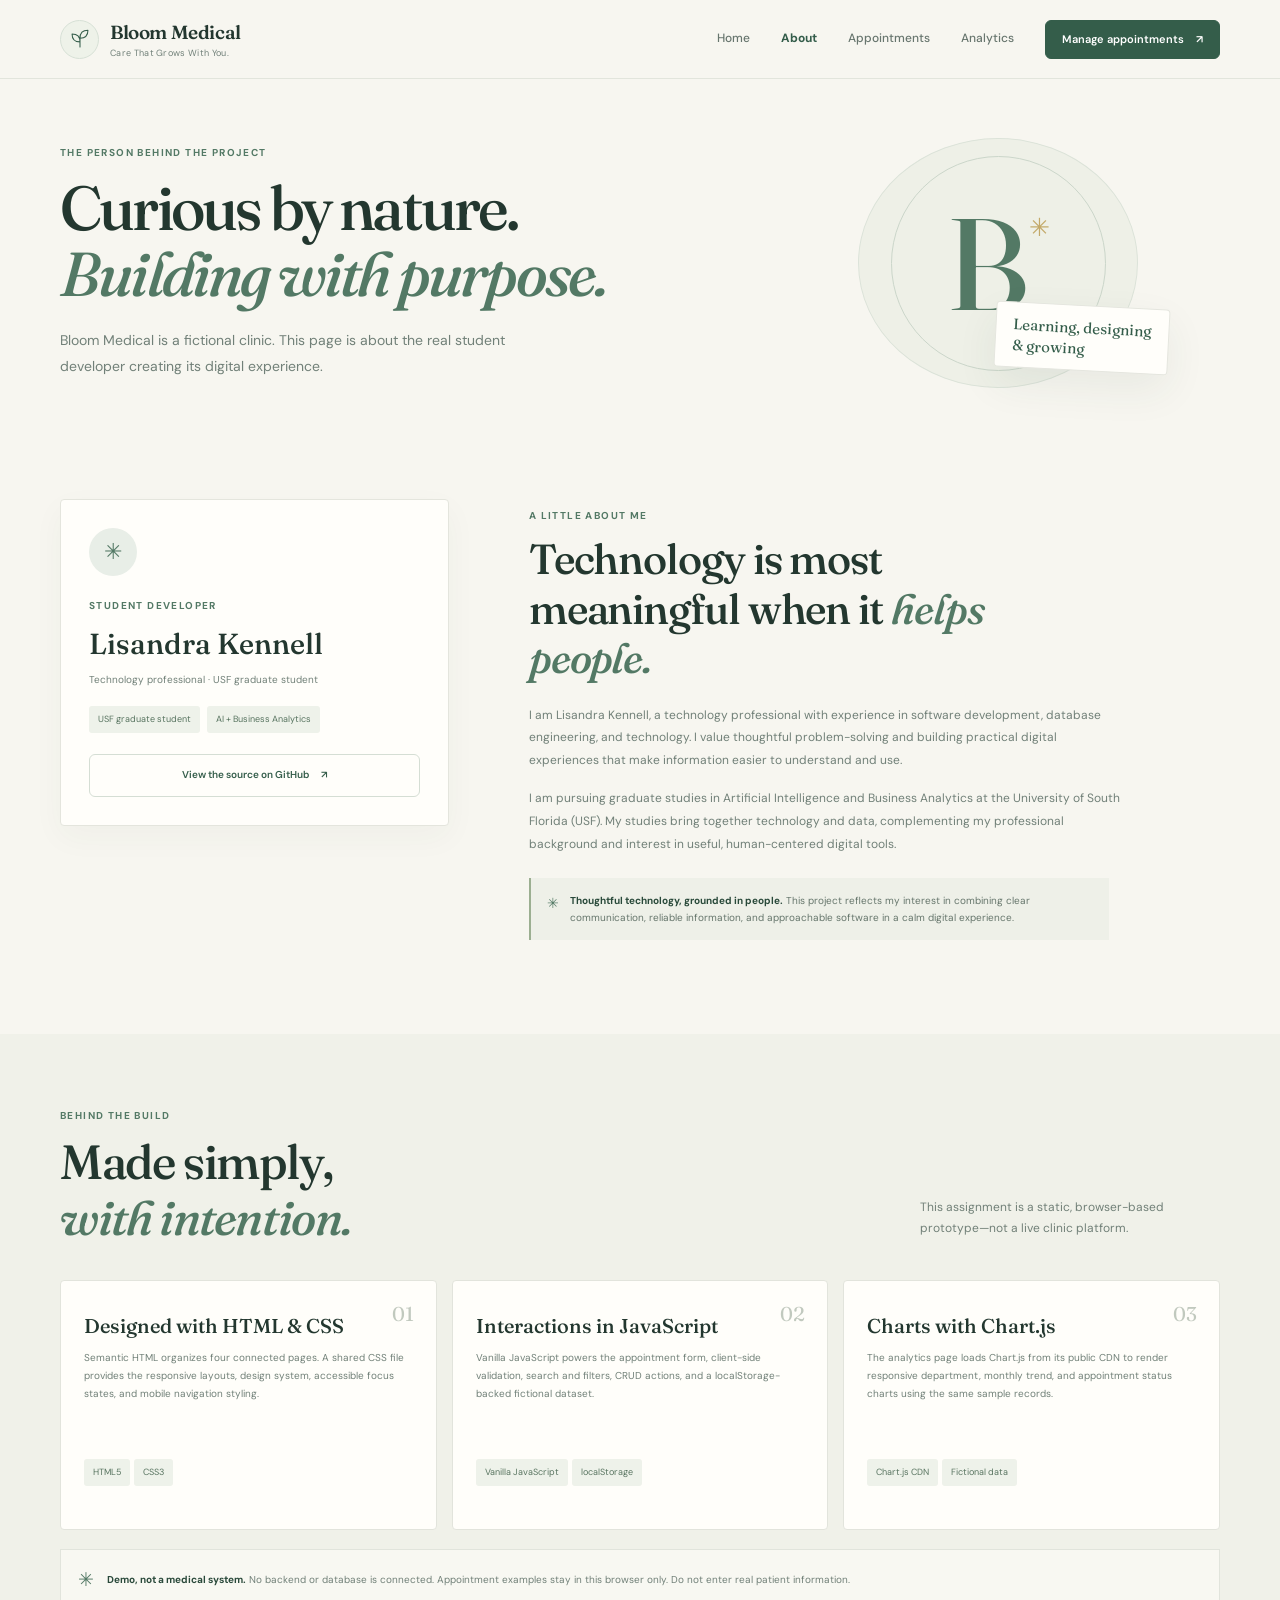
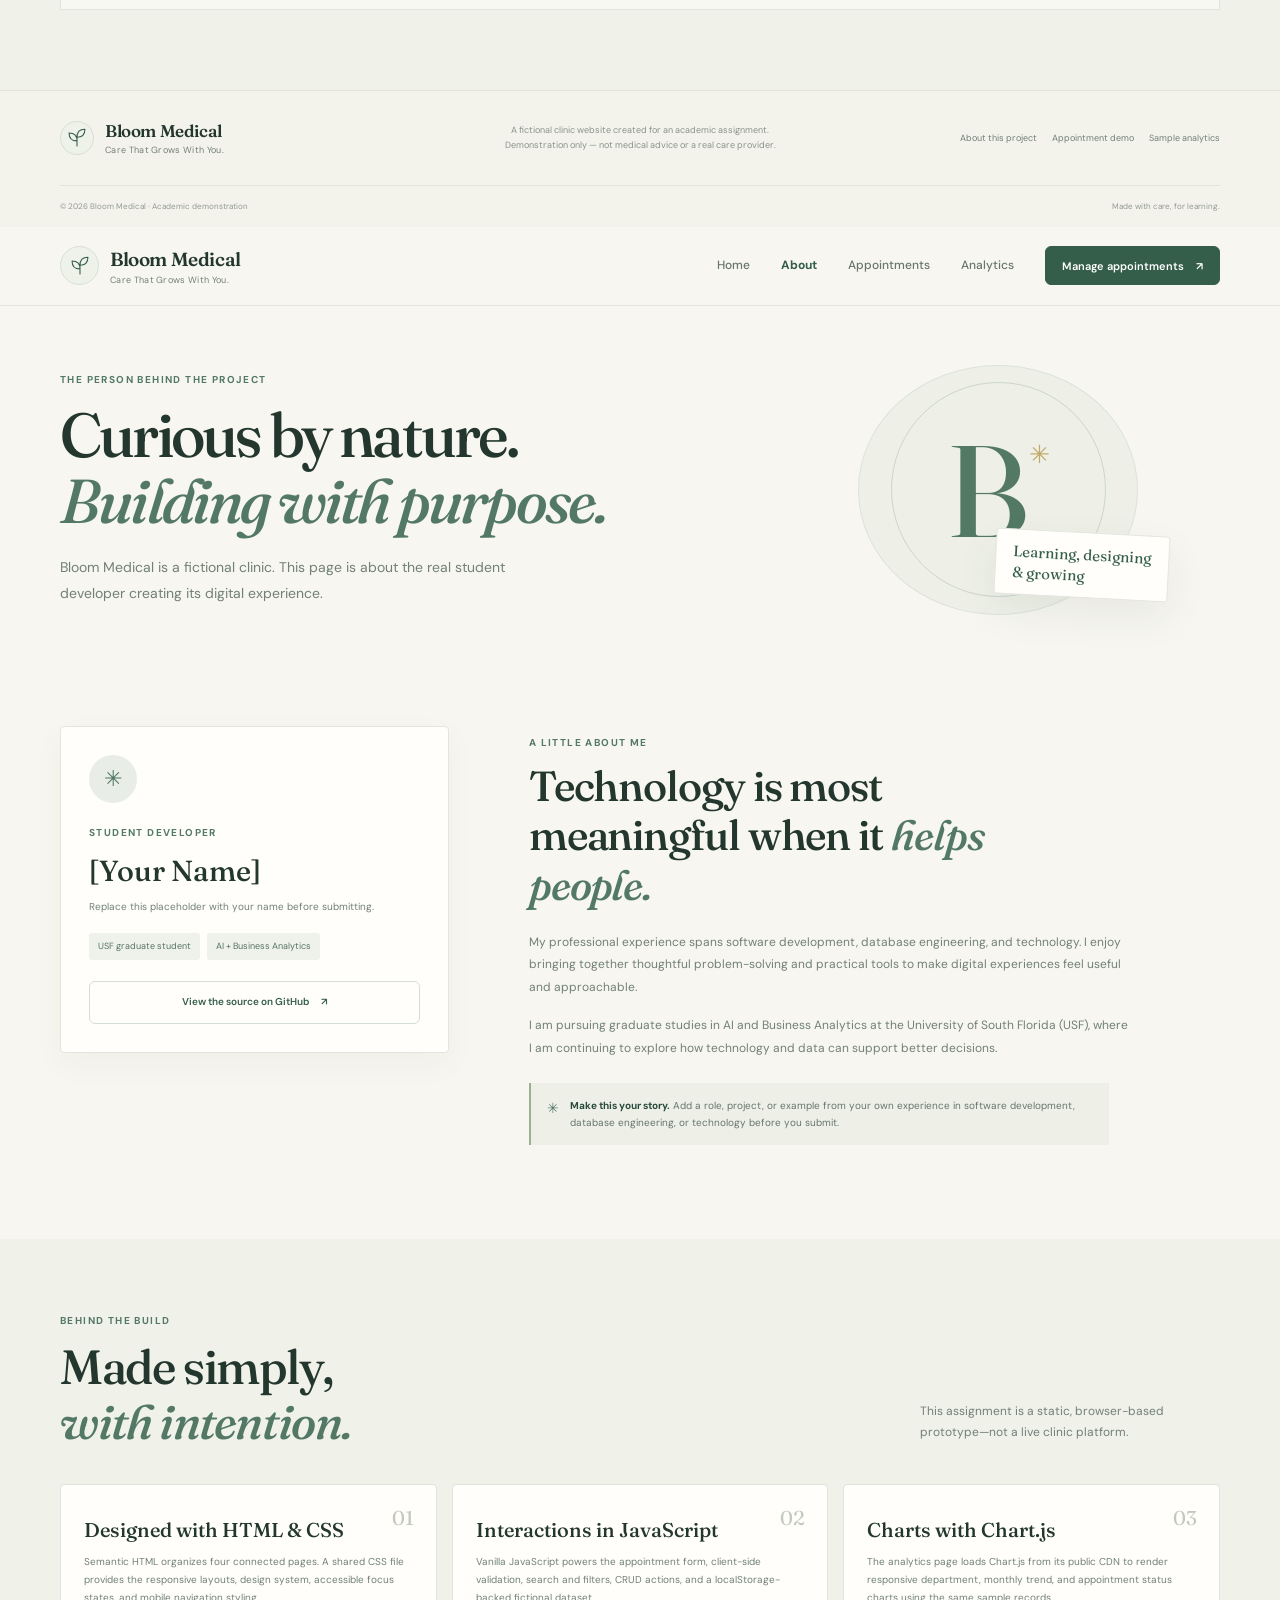
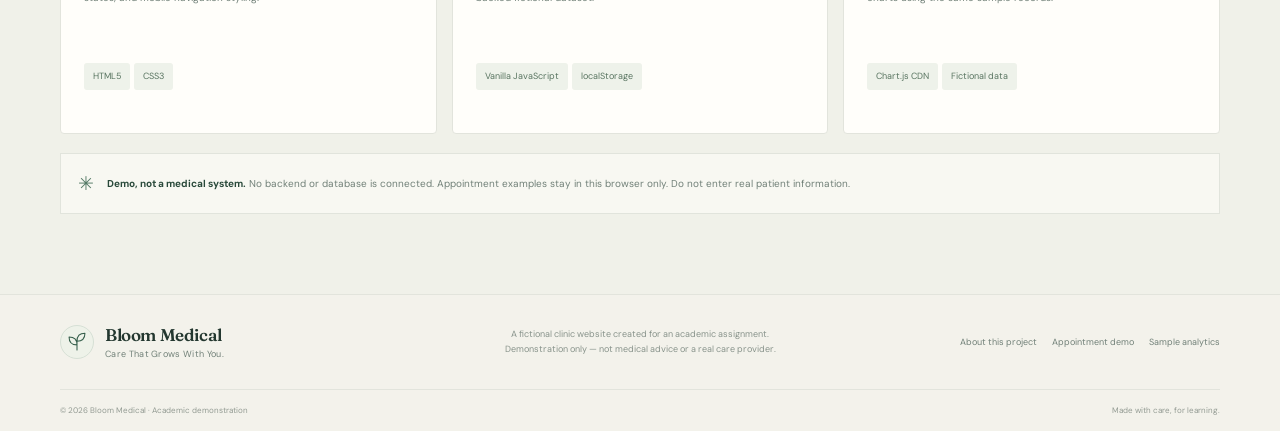
==== commit b968968e: "Personalize student developer profile Updated the About Us page with the developer's name and profes" ====
--- a/aboutus.html
+++ b/aboutus.html
@@ -1,3 +1,67 @@
+<!doctype html>
+  <link rel="preconnect" href="https://fonts.googleapis.com">
+  <link rel="preconnect" href="https://fonts.gstatic.com" crossorigin>
+  <link href="https://fonts.googleapis.com/css2?family=DM+Sans:wght@400;500;600;700&family=Fraunces:opsz,wght@9..144,500;9..144,600&display=swap" rel="stylesheet">
+  <link rel="stylesheet" href="styles.css">
+  <script src="app.js" defer></script>
+</head>
+<body>
+  <a class="skip-link" href="#main">Skip to content</a>
+  <header class="site-header"><nav class="nav shell" aria-label="Main navigation">
+    <a class="brand" href="index.html" aria-label="Bloom Medical home"><span class="brand-mark" aria-hidden="true"><svg viewBox="0 0 36 36"><path d="M18 29V14m0 8c-7 0-11-4-11-11 7 0 11 4 11 11Zm0-5c0-7 4-11 11-11 0 7-4 11-11 11Z"/></svg></span><span class="brand-copy"><strong>Bloom Medical</strong><small>Care That Grows With You.</small></span></a>
+    <button class="menu-toggle" type="button" aria-expanded="false" aria-controls="primary-links" aria-label="Open navigation"><span></span><span></span><span></span></button>
+    <div class="nav-links" id="primary-links"><a href="index.html">Home</a><a href="aboutus.html" aria-current="page">About</a><a href="appointments.html">Appointments</a><a href="analytics.html">Analytics</a><a class="button button-small" href="appointments.html">Manage appointments <span aria-hidden="true">↗</span></a></div>
+  </nav></header>
+
+
+  <main id="main">
+    <section class="page-hero shell">
+      <div><p class="eyebrow">The person behind the project</p><h1>Curious by nature.<br><em>Building with purpose.</em></h1><p class="hero-lede">Bloom Medical is a fictional clinic. This page is about the real student developer creating its digital experience.</p></div>
+      <div class="page-hero-art about-art" aria-hidden="true"><span class="about-monogram">B<span>✳</span></span><span class="about-orbit"></span><p>Learning, designing<br>& growing</p></div>
+    </section>
+
+
+    <section class="section shell about-layout">
+      <aside class="profile-card">
+        <span class="profile-flower" aria-hidden="true">✳</span>
+        <p class="eyebrow">Student developer</p>
+        <h2>Lisandra Kennell</h2>
+        <p class="profile-edit-note">Technology professional · USF graduate student</p>
+        <div class="profile-tags"><span>USF graduate student</span><span>AI + Business Analytics</span></div>
+        <a class="button button-outline profile-github" href="https://github.com/LiliUSF/Bloom-Medical" target="_blank" rel="noopener noreferrer">View the source on GitHub <span aria-hidden="true">↗</span></a>
+      </aside>
+      <div class="about-story">
+        <p class="eyebrow">A little about me</p>
+        <h2>Technology is most meaningful when it <em>helps people.</em></h2>
+        <p>I am Lisandra Kennell, a technology professional with experience in software development, database engineering, and technology. I value thoughtful problem-solving and building practical digital experiences that make information easier to understand and use.</p>
+        <p>I am pursuing graduate studies in Artificial Intelligence and Business Analytics at the University of South Florida (USF). My studies bring together technology and data, complementing my professional background and interest in useful, human-centered digital tools.</p>
+        <div class="experience-note"><span aria-hidden="true">✳</span><p><strong>Thoughtful technology, grounded in people.</strong> This project reflects my interest in combining clear communication, reliable information, and approachable software in a calm digital experience.</p></div>
+      </div>
+    </section>
+
+
+    <section class="build-section">
+      <div class="shell section">
+        <div class="section-title-row"><div><p class="eyebrow">Behind the build</p><h2>Made simply,<br><em>with intention.</em></h2></div><p>This assignment is a static, browser-based prototype—not a live clinic platform.</p></div>
+        <div class="build-grid">
+          <article class="build-card"><span class="build-number">01</span><h3>Designed with HTML & CSS</h3><p>Semantic HTML organizes four connected pages. A shared CSS file provides the responsive layouts, design system, accessible focus states, and mobile navigation styling.</p><span class="tech-pill">HTML5</span><span class="tech-pill">CSS3</span></article>
+          <article class="build-card"><span class="build-number">02</span><h3>Interactions in JavaScript</h3><p>Vanilla JavaScript powers the appointment form, client-side validation, search and filters, CRUD actions, and a localStorage-backed fictional dataset.</p><span class="tech-pill">Vanilla JavaScript</span><span class="tech-pill">localStorage</span></article>
+          <article class="build-card"><span class="build-number">03</span><h3>Charts with Chart.js</h3><p>The analytics page loads Chart.js from its public CDN to render responsive department, monthly trend, and appointment status charts using the same sample records.</p><span class="tech-pill">Chart.js CDN</span><span class="tech-pill">Fictional data</span></article>
+        </div>
+        <div class="privacy-note"><span class="privacy-icon" aria-hidden="true">✳</span><p><strong>Demo, not a medical system.</strong> No backend or database is connected. Appointment examples stay in this browser only. Do not enter real patient information.</p></div>
+      </div>
+    </section>
+  </main>
+
+
+  <footer class="site-footer"><div class="shell footer-main">
+    <a class="brand footer-brand" href="index.html"><span class="brand-mark" aria-hidden="true"><svg viewBox="0 0 36 36"><path d="M18 29V14m0 8c-7 0-11-4-11-11 7 0 11 4 11 11Zm0-5c0-7 4-11 11-11 0 7-4 11-11 11Z"/></svg></span><span class="brand-copy"><strong>Bloom Medical</strong><small>Care That Grows With You.</small></span></a>
+    <p>A fictional clinic website created for an academic assignment.<br>Demonstration only — not medical advice or a real care provider.</p>
+    <div class="footer-nav"><a href="aboutus.html">About this project</a><a href="appointments.html">Appointment demo</a><a href="analytics.html">Sample analytics</a></div>
+  </div><div class="shell footer-bottom"><span>© <span data-current-year>2026</span> Bloom Medical · Academic demonstration</span><span>Made with care, for learning.</span></div></footer>
+</body>
+</html>
+
 <!doctype html>
 <html lang="en">
 <head>
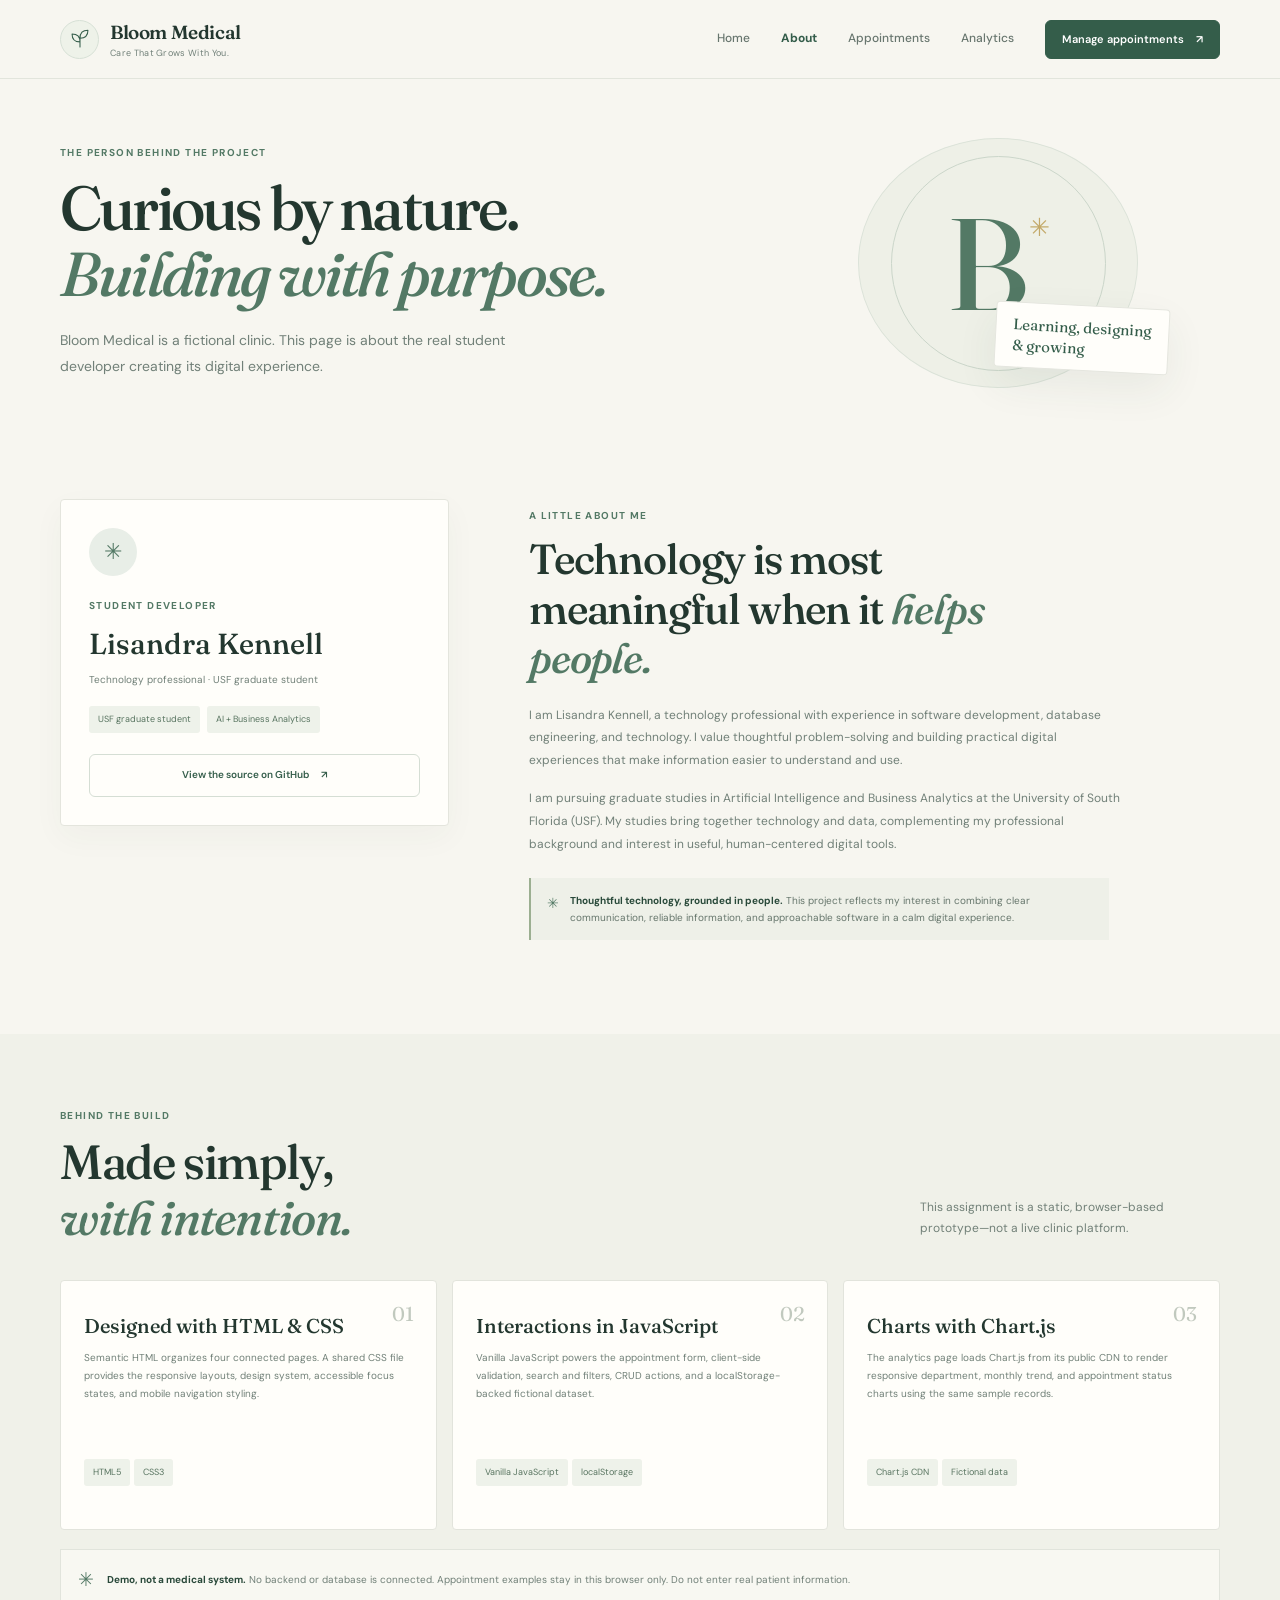
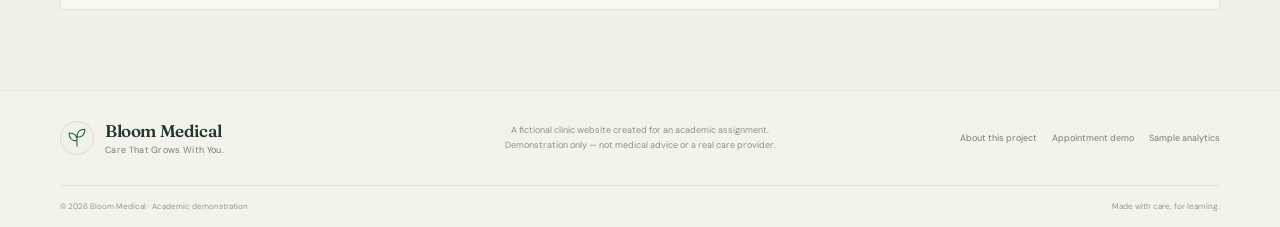
==== commit 4b0aa8ca: "Restore complete student developer profile" ====
--- a/aboutus.html
+++ b/aboutus.html
@@ -1,25 +1,29 @@
 <!doctype html>
+<html lang="en"><head>
+  <meta charset="utf-8">
+  <meta name="viewport" content="width=device-width, initial-scale=1">
+  <meta name="theme-color" content="#f7f6f0">
+  <meta name="description" content="Meet the student developer behind the Bloom Medical academic project.">
+  <title>About the Developer | Bloom Medical</title>
   <link rel="preconnect" href="https://fonts.googleapis.com">
-  <link rel="preconnect" href="https://fonts.gstatic.com" crossorigin>
-  <link href="https://fonts.googleapis.com/css2?family=DM+Sans:wght@400;500;600;700&family=Fraunces:opsz,wght@9..144,500;9..144,600&display=swap" rel="stylesheet">
+  <link rel="preconnect" href="https://fonts.gstatic.com" crossorigin="">
+  <link href="https://fonts.googleapis.com/css2?family=DM+Sans:wght@400;500;600;700&amp;family=Fraunces:opsz,wght@9..144,500;9..144,600&amp;display=swap" rel="stylesheet">
   <link rel="stylesheet" href="styles.css">
-  <script src="app.js" defer></script>
+  <script src="app.js" defer=""></script>
 </head>
 <body>
   <a class="skip-link" href="#main">Skip to content</a>
   <header class="site-header"><nav class="nav shell" aria-label="Main navigation">
-    <a class="brand" href="index.html" aria-label="Bloom Medical home"><span class="brand-mark" aria-hidden="true"><svg viewBox="0 0 36 36"><path d="M18 29V14m0 8c-7 0-11-4-11-11 7 0 11 4 11 11Zm0-5c0-7 4-11 11-11 0 7-4 11-11 11Z"/></svg></span><span class="brand-copy"><strong>Bloom Medical</strong><small>Care That Grows With You.</small></span></a>
+    <a class="brand" href="index.html" aria-label="Bloom Medical home"><span class="brand-mark" aria-hidden="true"><svg viewBox="0 0 36 36"><path d="M18 29V14m0 8c-7 0-11-4-11-11 7 0 11 4 11 11Zm0-5c0-7 4-11 11-11 0 7-4 11-11 11Z"></path></svg></span><span class="brand-copy"><strong>Bloom Medical</strong><small>Care That Grows With You.</small></span></a>
     <button class="menu-toggle" type="button" aria-expanded="false" aria-controls="primary-links" aria-label="Open navigation"><span></span><span></span><span></span></button>
     <div class="nav-links" id="primary-links"><a href="index.html">Home</a><a href="aboutus.html" aria-current="page">About</a><a href="appointments.html">Appointments</a><a href="analytics.html">Analytics</a><a class="button button-small" href="appointments.html">Manage appointments <span aria-hidden="true">↗</span></a></div>
   </nav></header>
 
-
   <main id="main">
     <section class="page-hero shell">
       <div><p class="eyebrow">The person behind the project</p><h1>Curious by nature.<br><em>Building with purpose.</em></h1><p class="hero-lede">Bloom Medical is a fictional clinic. This page is about the real student developer creating its digital experience.</p></div>
-      <div class="page-hero-art about-art" aria-hidden="true"><span class="about-monogram">B<span>✳</span></span><span class="about-orbit"></span><p>Learning, designing<br>& growing</p></div>
+      <div class="page-hero-art about-art" aria-hidden="true"><span class="about-monogram">B<span>✳</span></span><span class="about-orbit"></span><p>Learning, designing<br>&amp; growing</p></div>
     </section>
-
 
     <section class="section shell about-layout">
       <aside class="profile-card">
@@ -39,80 +43,11 @@
       </div>
     </section>
 
-
     <section class="build-section">
       <div class="shell section">
         <div class="section-title-row"><div><p class="eyebrow">Behind the build</p><h2>Made simply,<br><em>with intention.</em></h2></div><p>This assignment is a static, browser-based prototype—not a live clinic platform.</p></div>
         <div class="build-grid">
-          <article class="build-card"><span class="build-number">01</span><h3>Designed with HTML & CSS</h3><p>Semantic HTML organizes four connected pages. A shared CSS file provides the responsive layouts, design system, accessible focus states, and mobile navigation styling.</p><span class="tech-pill">HTML5</span><span class="tech-pill">CSS3</span></article>
-          <article class="build-card"><span class="build-number">02</span><h3>Interactions in JavaScript</h3><p>Vanilla JavaScript powers the appointment form, client-side validation, search and filters, CRUD actions, and a localStorage-backed fictional dataset.</p><span class="tech-pill">Vanilla JavaScript</span><span class="tech-pill">localStorage</span></article>
-          <article class="build-card"><span class="build-number">03</span><h3>Charts with Chart.js</h3><p>The analytics page loads Chart.js from its public CDN to render responsive department, monthly trend, and appointment status charts using the same sample records.</p><span class="tech-pill">Chart.js CDN</span><span class="tech-pill">Fictional data</span></article>
-        </div>
-        <div class="privacy-note"><span class="privacy-icon" aria-hidden="true">✳</span><p><strong>Demo, not a medical system.</strong> No backend or database is connected. Appointment examples stay in this browser only. Do not enter real patient information.</p></div>
-      </div>
-    </section>
-  </main>
-
-
-  <footer class="site-footer"><div class="shell footer-main">
-    <a class="brand footer-brand" href="index.html"><span class="brand-mark" aria-hidden="true"><svg viewBox="0 0 36 36"><path d="M18 29V14m0 8c-7 0-11-4-11-11 7 0 11 4 11 11Zm0-5c0-7 4-11 11-11 0 7-4 11-11 11Z"/></svg></span><span class="brand-copy"><strong>Bloom Medical</strong><small>Care That Grows With You.</small></span></a>
-    <p>A fictional clinic website created for an academic assignment.<br>Demonstration only — not medical advice or a real care provider.</p>
-    <div class="footer-nav"><a href="aboutus.html">About this project</a><a href="appointments.html">Appointment demo</a><a href="analytics.html">Sample analytics</a></div>
-  </div><div class="shell footer-bottom"><span>© <span data-current-year>2026</span> Bloom Medical · Academic demonstration</span><span>Made with care, for learning.</span></div></footer>
-</body>
-</html>
-
-<!doctype html>
-<html lang="en">
-<head>
-  <meta charset="utf-8">
-  <meta name="viewport" content="width=device-width, initial-scale=1">
-  <meta name="theme-color" content="#f7f6f0">
-  <meta name="description" content="Meet the student developer behind the Bloom Medical academic project.">
-  <title>About the Developer | Bloom Medical</title>
-  <link rel="preconnect" href="https://fonts.googleapis.com">
-  <link rel="preconnect" href="https://fonts.gstatic.com" crossorigin>
-  <link href="https://fonts.googleapis.com/css2?family=DM+Sans:wght@400;500;600;700&family=Fraunces:opsz,wght@9..144,500;9..144,600&display=swap" rel="stylesheet">
-  <link rel="stylesheet" href="styles.css">
-  <script src="app.js" defer></script>
-</head>
-<body>
-  <a class="skip-link" href="#main">Skip to content</a>
-  <header class="site-header"><nav class="nav shell" aria-label="Main navigation">
-    <a class="brand" href="index.html" aria-label="Bloom Medical home"><span class="brand-mark" aria-hidden="true"><svg viewBox="0 0 36 36"><path d="M18 29V14m0 8c-7 0-11-4-11-11 7 0 11 4 11 11Zm0-5c0-7 4-11 11-11 0 7-4 11-11 11Z"/></svg></span><span class="brand-copy"><strong>Bloom Medical</strong><small>Care That Grows With You.</small></span></a>
-    <button class="menu-toggle" type="button" aria-expanded="false" aria-controls="primary-links" aria-label="Open navigation"><span></span><span></span><span></span></button>
-    <div class="nav-links" id="primary-links"><a href="index.html">Home</a><a href="aboutus.html" aria-current="page">About</a><a href="appointments.html">Appointments</a><a href="analytics.html">Analytics</a><a class="button button-small" href="appointments.html">Manage appointments <span aria-hidden="true">↗</span></a></div>
-  </nav></header>
-
-  <main id="main">
-    <section class="page-hero shell">
-      <div><p class="eyebrow">The person behind the project</p><h1>Curious by nature.<br><em>Building with purpose.</em></h1><p class="hero-lede">Bloom Medical is a fictional clinic. This page is about the real student developer creating its digital experience.</p></div>
-      <div class="page-hero-art about-art" aria-hidden="true"><span class="about-monogram">B<span>✳</span></span><span class="about-orbit"></span><p>Learning, designing<br>& growing</p></div>
-    </section>
-
-    <section class="section shell about-layout">
-      <aside class="profile-card">
-        <span class="profile-flower" aria-hidden="true">✳</span>
-        <p class="eyebrow">Student developer</p>
-        <h2>[Your Name]</h2>
-        <p class="profile-edit-note">Replace this placeholder with your name before submitting.</p>
-        <div class="profile-tags"><span>USF graduate student</span><span>AI + Business Analytics</span></div>
-        <a class="button button-outline profile-github" href="https://github.com/LiliUSF/Bloom-Medical" target="_blank" rel="noopener noreferrer">View the source on GitHub <span aria-hidden="true">↗</span></a>
-      </aside>
-      <div class="about-story">
-        <p class="eyebrow">A little about me</p>
-        <h2>Technology is most meaningful when it <em>helps people.</em></h2>
-        <p>My professional experience spans software development, database engineering, and technology. I enjoy bringing together thoughtful problem-solving and practical tools to make digital experiences feel useful and approachable.</p>
-        <p>I am pursuing graduate studies in AI and Business Analytics at the University of South Florida (USF), where I am continuing to explore how technology and data can support better decisions.</p>
-        <div class="experience-note"><span aria-hidden="true">✳</span><p><strong>Make this your story.</strong> Add a role, project, or example from your own experience in software development, database engineering, or technology before you submit.</p></div>
-      </div>
-    </section>
-
-    <section class="build-section">
-      <div class="shell section">
-        <div class="section-title-row"><div><p class="eyebrow">Behind the build</p><h2>Made simply,<br><em>with intention.</em></h2></div><p>This assignment is a static, browser-based prototype—not a live clinic platform.</p></div>
-        <div class="build-grid">
-          <article class="build-card"><span class="build-number">01</span><h3>Designed with HTML & CSS</h3><p>Semantic HTML organizes four connected pages. A shared CSS file provides the responsive layouts, design system, accessible focus states, and mobile navigation styling.</p><span class="tech-pill">HTML5</span><span class="tech-pill">CSS3</span></article>
+          <article class="build-card"><span class="build-number">01</span><h3>Designed with HTML &amp; CSS</h3><p>Semantic HTML organizes four connected pages. A shared CSS file provides the responsive layouts, design system, accessible focus states, and mobile navigation styling.</p><span class="tech-pill">HTML5</span><span class="tech-pill">CSS3</span></article>
           <article class="build-card"><span class="build-number">02</span><h3>Interactions in JavaScript</h3><p>Vanilla JavaScript powers the appointment form, client-side validation, search and filters, CRUD actions, and a localStorage-backed fictional dataset.</p><span class="tech-pill">Vanilla JavaScript</span><span class="tech-pill">localStorage</span></article>
           <article class="build-card"><span class="build-number">03</span><h3>Charts with Chart.js</h3><p>The analytics page loads Chart.js from its public CDN to render responsive department, monthly trend, and appointment status charts using the same sample records.</p><span class="tech-pill">Chart.js CDN</span><span class="tech-pill">Fictional data</span></article>
         </div>
@@ -122,9 +57,10 @@
   </main>
 
   <footer class="site-footer"><div class="shell footer-main">
-    <a class="brand footer-brand" href="index.html"><span class="brand-mark" aria-hidden="true"><svg viewBox="0 0 36 36"><path d="M18 29V14m0 8c-7 0-11-4-11-11 7 0 11 4 11 11Zm0-5c0-7 4-11 11-11 0 7-4 11-11 11Z"/></svg></span><span class="brand-copy"><strong>Bloom Medical</strong><small>Care That Grows With You.</small></span></a>
+    <a class="brand footer-brand" href="index.html"><span class="brand-mark" aria-hidden="true"><svg viewBox="0 0 36 36"><path d="M18 29V14m0 8c-7 0-11-4-11-11 7 0 11 4 11 11Zm0-5c0-7 4-11 11-11 0 7-4 11-11 11Z"></path></svg></span><span class="brand-copy"><strong>Bloom Medical</strong><small>Care That Grows With You.</small></span></a>
     <p>A fictional clinic website created for an academic assignment.<br>Demonstration only — not medical advice or a real care provider.</p>
     <div class="footer-nav"><a href="aboutus.html">About this project</a><a href="appointments.html">Appointment demo</a><a href="analytics.html">Sample analytics</a></div>
-  </div><div class="shell footer-bottom"><span>© <span data-current-year>2026</span> Bloom Medical · Academic demonstration</span><span>Made with care, for learning.</span></div></footer>
-</body>
-</html>
+  </div><div class="shell footer-bottom"><span>© <span data-current-year="">2026</span> Bloom Medical · Academic demonstration</span><span>Made with care, for learning.</span></div></footer>
+
+
+</body></html>
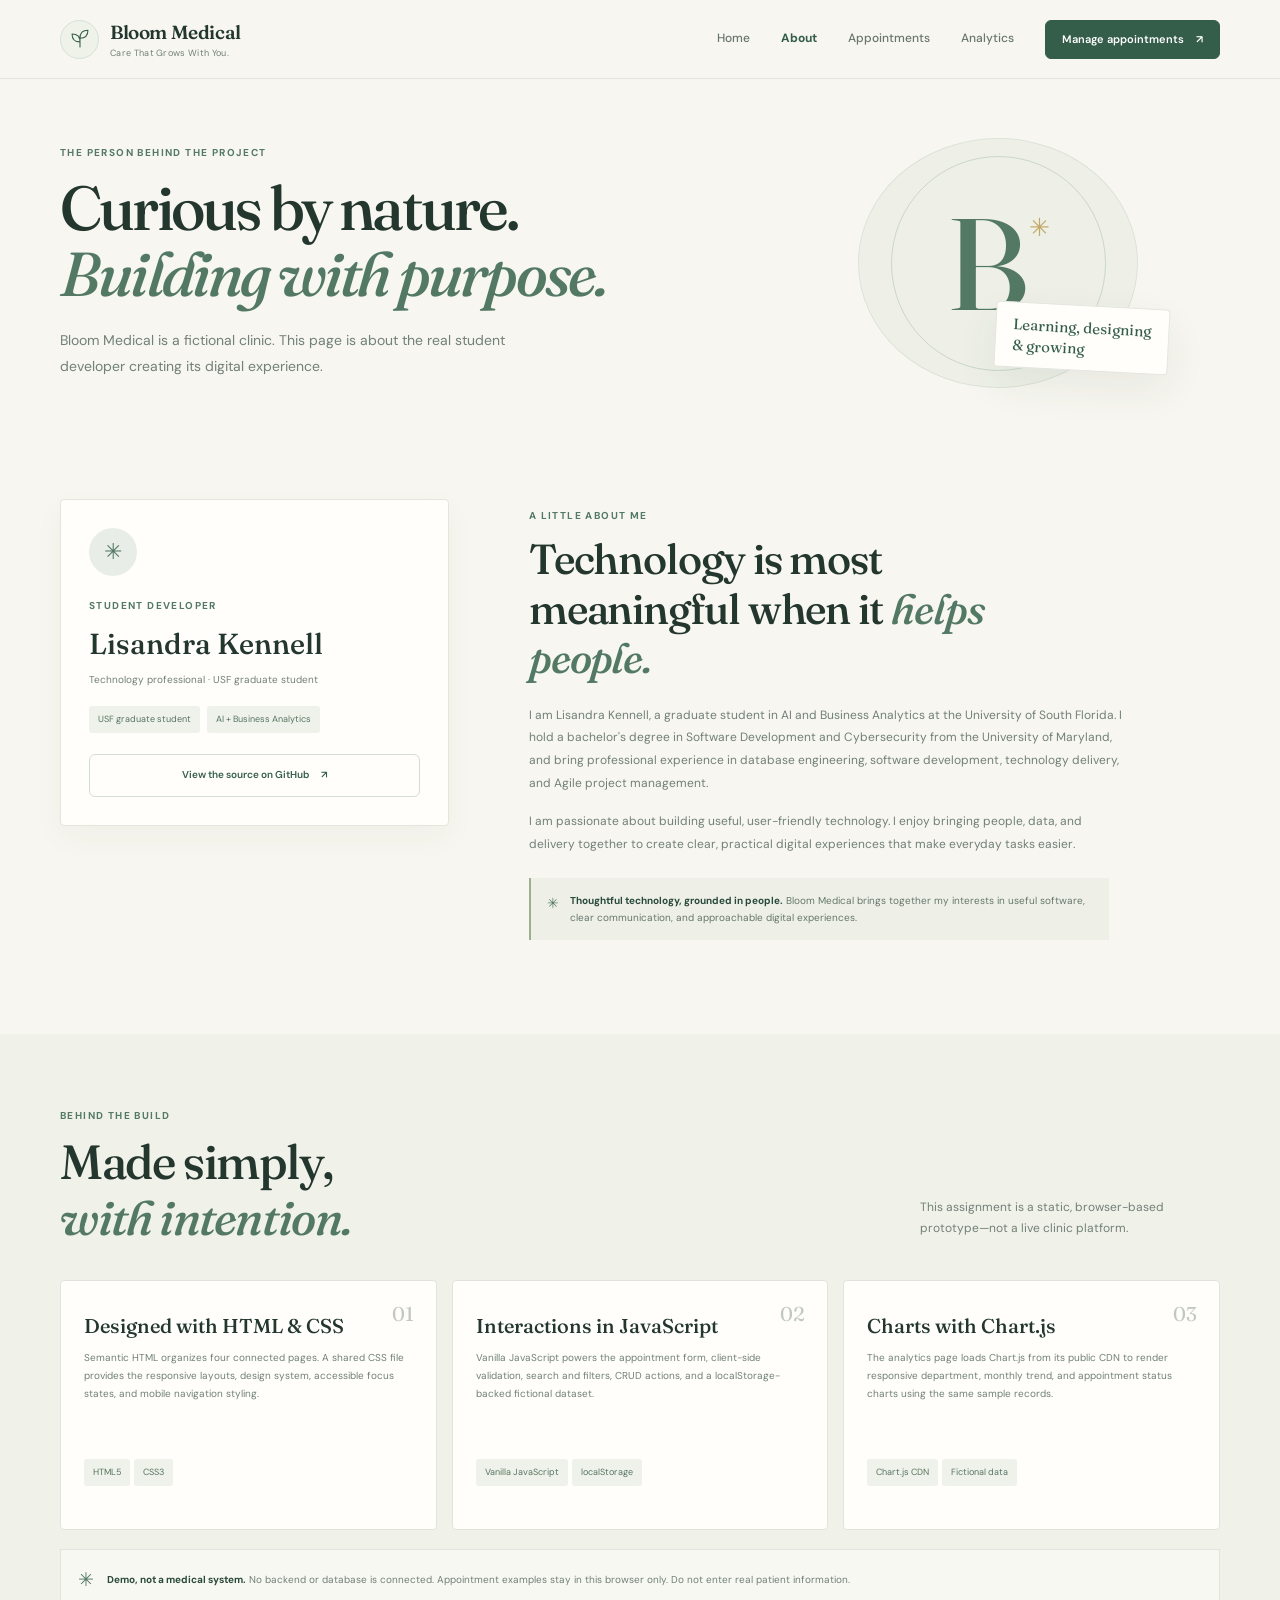
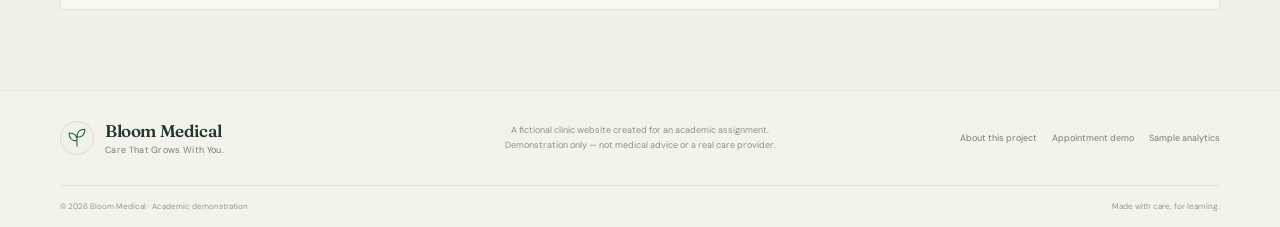
==== commit 5ff7258d: "Complete Lisandra Kennell developer biography" ====
--- a/aboutus.html
+++ b/aboutus.html
@@ -37,9 +37,9 @@
       <div class="about-story">
         <p class="eyebrow">A little about me</p>
         <h2>Technology is most meaningful when it <em>helps people.</em></h2>
-        <p>I am Lisandra Kennell, a technology professional with experience in software development, database engineering, and technology. I value thoughtful problem-solving and building practical digital experiences that make information easier to understand and use.</p>
-        <p>I am pursuing graduate studies in Artificial Intelligence and Business Analytics at the University of South Florida (USF). My studies bring together technology and data, complementing my professional background and interest in useful, human-centered digital tools.</p>
-        <div class="experience-note"><span aria-hidden="true">✳</span><p><strong>Thoughtful technology, grounded in people.</strong> This project reflects my interest in combining clear communication, reliable information, and approachable software in a calm digital experience.</p></div>
+        <p>I am Lisandra Kennell, a graduate student in AI and Business Analytics at the University of South Florida. I hold a bachelor's degree in Software Development and Cybersecurity from the University of Maryland, and bring professional experience in database engineering, software development, technology delivery, and Agile project management.</p>
+        <p>I am passionate about building useful, user-friendly technology. I enjoy bringing people, data, and delivery together to create clear, practical digital experiences that make everyday tasks easier.</p>
+        <div class="experience-note"><span aria-hidden="true">✳</span><p><strong>Thoughtful technology, grounded in people.</strong> Bloom Medical brings together my interests in useful software, clear communication, and approachable digital experiences.</p></div>
       </div>
     </section>
 
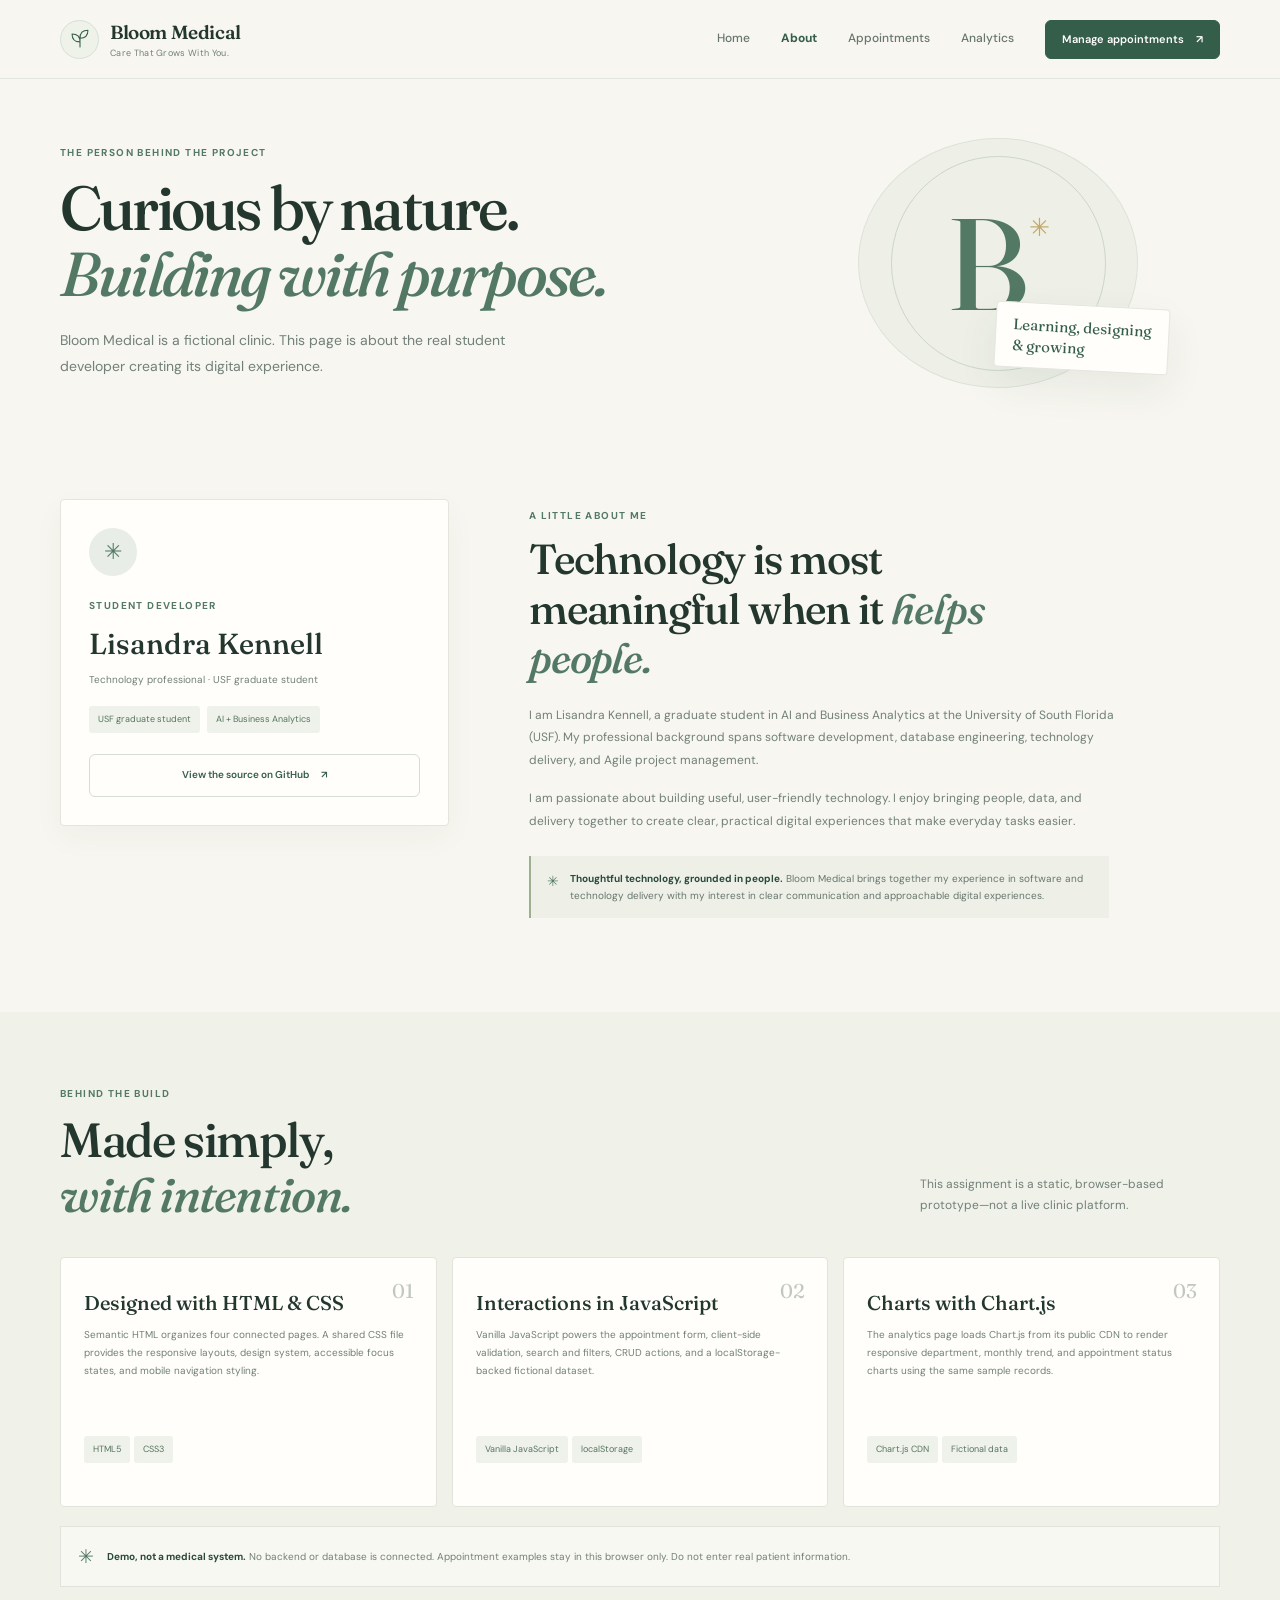
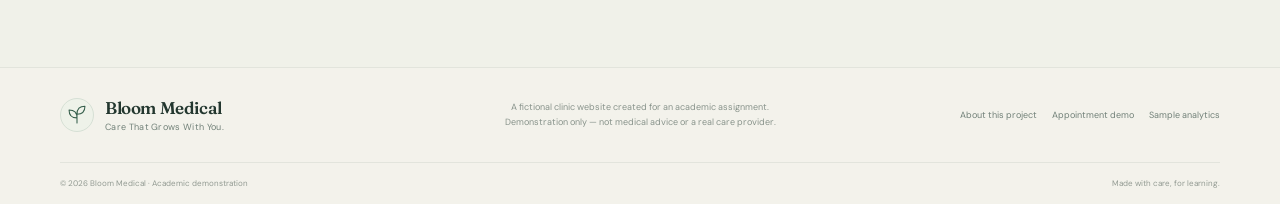
==== commit 092a2684: "Finalize Lisandra Kennell About Us profile" ====
--- a/aboutus.html
+++ b/aboutus.html
@@ -37,9 +37,9 @@
       <div class="about-story">
         <p class="eyebrow">A little about me</p>
         <h2>Technology is most meaningful when it <em>helps people.</em></h2>
-        <p>I am Lisandra Kennell, a graduate student in AI and Business Analytics at the University of South Florida. I hold a bachelor's degree in Software Development and Cybersecurity from the University of Maryland, and bring professional experience in database engineering, software development, technology delivery, and Agile project management.</p>
+        <p>I am Lisandra Kennell, a graduate student in AI and Business Analytics at the University of South Florida (USF). My professional background spans software development, database engineering, technology delivery, and Agile project management.</p>
         <p>I am passionate about building useful, user-friendly technology. I enjoy bringing people, data, and delivery together to create clear, practical digital experiences that make everyday tasks easier.</p>
-        <div class="experience-note"><span aria-hidden="true">✳</span><p><strong>Thoughtful technology, grounded in people.</strong> Bloom Medical brings together my interests in useful software, clear communication, and approachable digital experiences.</p></div>
+        <div class="experience-note"><span aria-hidden="true">✳</span><p><strong>Thoughtful technology, grounded in people.</strong> Bloom Medical brings together my experience in software and technology delivery with my interest in clear communication and approachable digital experiences.</p></div>
       </div>
     </section>
 
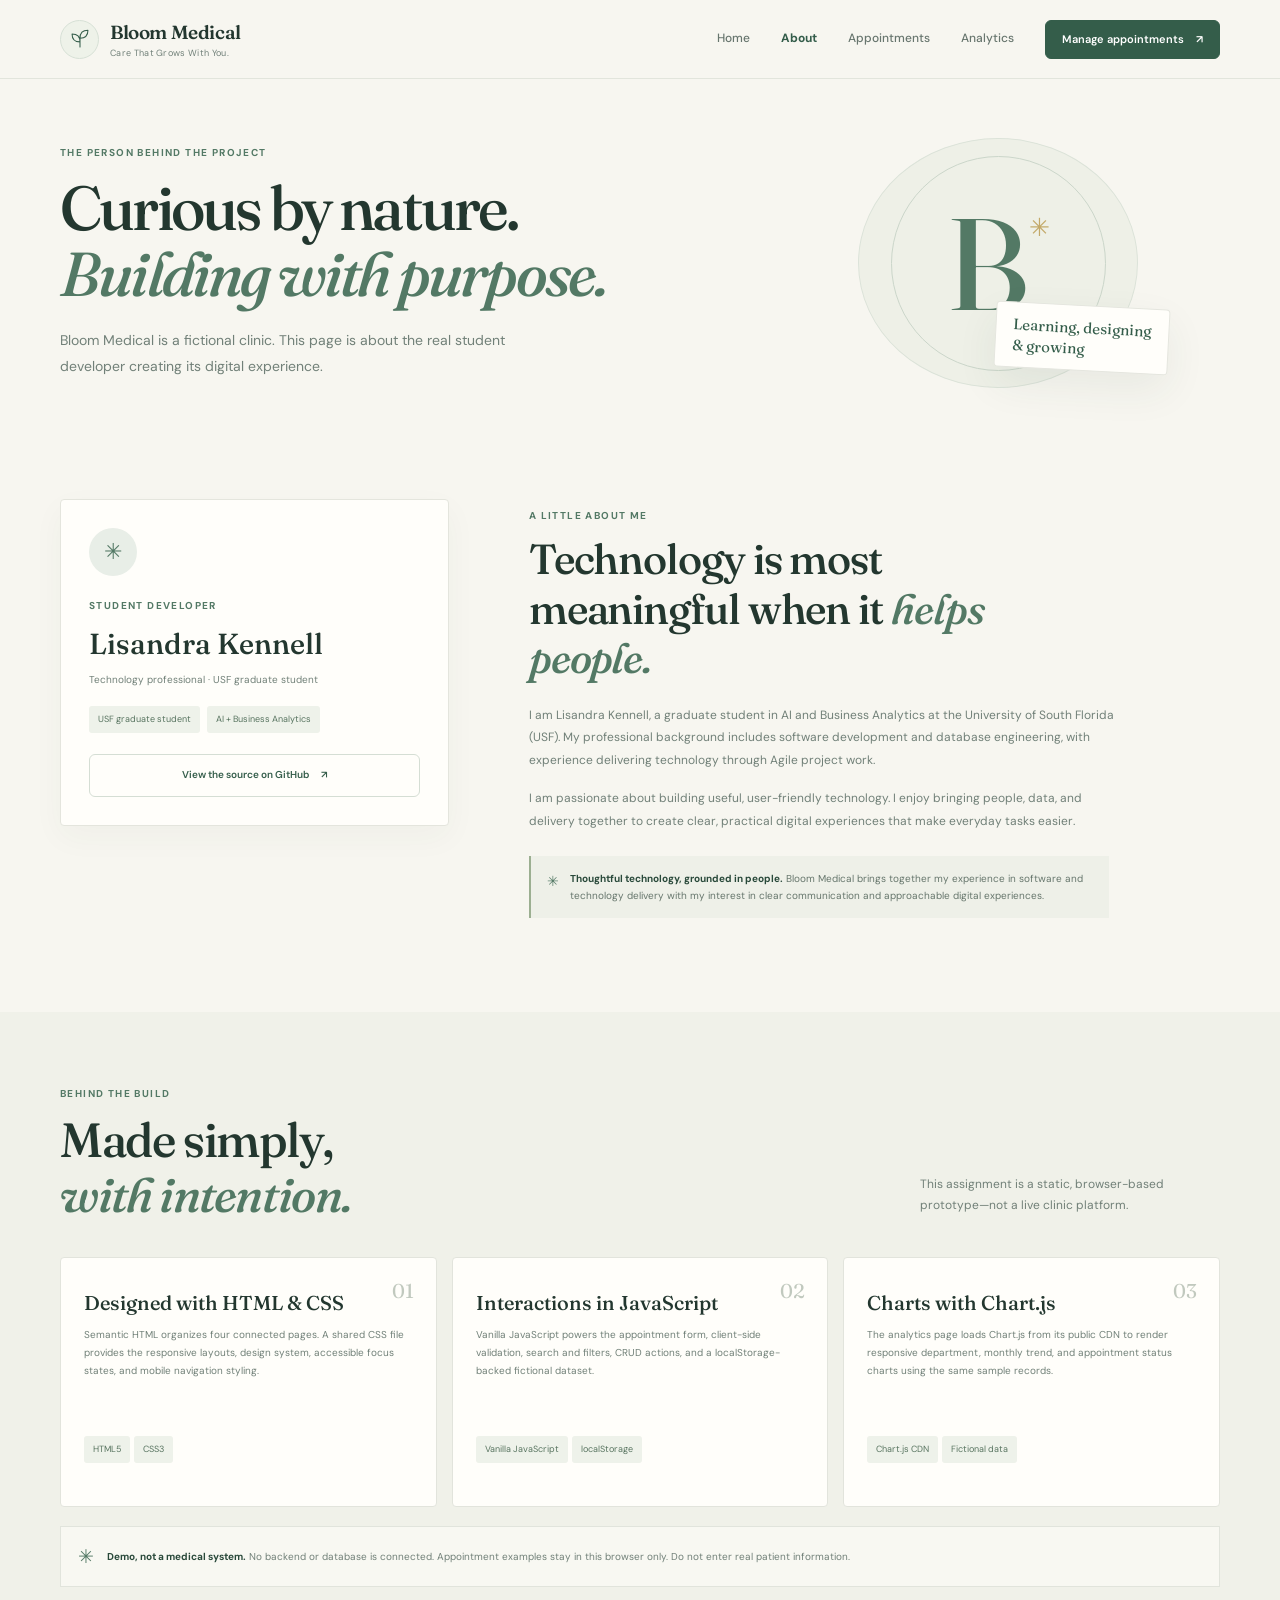
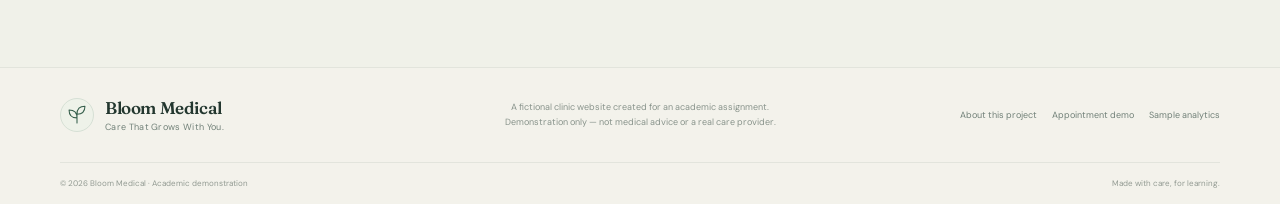
==== commit 7b8327a4: "Add files via upload" ====
--- a/aboutus.html
+++ b/aboutus.html
@@ -1,20 +1,21 @@
 <!doctype html>
-<html lang="en"><head>
+<html lang="en">
+<head>
   <meta charset="utf-8">
   <meta name="viewport" content="width=device-width, initial-scale=1">
   <meta name="theme-color" content="#f7f6f0">
   <meta name="description" content="Meet the student developer behind the Bloom Medical academic project.">
   <title>About the Developer | Bloom Medical</title>
   <link rel="preconnect" href="https://fonts.googleapis.com">
-  <link rel="preconnect" href="https://fonts.gstatic.com" crossorigin="">
-  <link href="https://fonts.googleapis.com/css2?family=DM+Sans:wght@400;500;600;700&amp;family=Fraunces:opsz,wght@9..144,500;9..144,600&amp;display=swap" rel="stylesheet">
+  <link rel="preconnect" href="https://fonts.gstatic.com" crossorigin>
+  <link href="https://fonts.googleapis.com/css2?family=DM+Sans:wght@400;500;600;700&family=Fraunces:opsz,wght@9..144,500;9..144,600&display=swap" rel="stylesheet">
   <link rel="stylesheet" href="styles.css">
-  <script src="app.js" defer=""></script>
+  <script src="app.js" defer></script>
 </head>
 <body>
   <a class="skip-link" href="#main">Skip to content</a>
   <header class="site-header"><nav class="nav shell" aria-label="Main navigation">
-    <a class="brand" href="index.html" aria-label="Bloom Medical home"><span class="brand-mark" aria-hidden="true"><svg viewBox="0 0 36 36"><path d="M18 29V14m0 8c-7 0-11-4-11-11 7 0 11 4 11 11Zm0-5c0-7 4-11 11-11 0 7-4 11-11 11Z"></path></svg></span><span class="brand-copy"><strong>Bloom Medical</strong><small>Care That Grows With You.</small></span></a>
+    <a class="brand" href="index.html" aria-label="Bloom Medical home"><span class="brand-mark" aria-hidden="true"><svg viewBox="0 0 36 36"><path d="M18 29V14m0 8c-7 0-11-4-11-11 7 0 11 4 11 11Zm0-5c0-7 4-11 11-11 0 7-4 11-11 11Z"/></svg></span><span class="brand-copy"><strong>Bloom Medical</strong><small>Care That Grows With You.</small></span></a>
     <button class="menu-toggle" type="button" aria-expanded="false" aria-controls="primary-links" aria-label="Open navigation"><span></span><span></span><span></span></button>
     <div class="nav-links" id="primary-links"><a href="index.html">Home</a><a href="aboutus.html" aria-current="page">About</a><a href="appointments.html">Appointments</a><a href="analytics.html">Analytics</a><a class="button button-small" href="appointments.html">Manage appointments <span aria-hidden="true">↗</span></a></div>
   </nav></header>
@@ -22,7 +23,7 @@
   <main id="main">
     <section class="page-hero shell">
       <div><p class="eyebrow">The person behind the project</p><h1>Curious by nature.<br><em>Building with purpose.</em></h1><p class="hero-lede">Bloom Medical is a fictional clinic. This page is about the real student developer creating its digital experience.</p></div>
-      <div class="page-hero-art about-art" aria-hidden="true"><span class="about-monogram">B<span>✳</span></span><span class="about-orbit"></span><p>Learning, designing<br>&amp; growing</p></div>
+      <div class="page-hero-art about-art" aria-hidden="true"><span class="about-monogram">B<span>✳</span></span><span class="about-orbit"></span><p>Learning, designing<br>& growing</p></div>
     </section>
 
     <section class="section shell about-layout">
@@ -37,7 +38,7 @@
       <div class="about-story">
         <p class="eyebrow">A little about me</p>
         <h2>Technology is most meaningful when it <em>helps people.</em></h2>
-        <p>I am Lisandra Kennell, a graduate student in AI and Business Analytics at the University of South Florida (USF). My professional background spans software development, database engineering, technology delivery, and Agile project management.</p>
+        <p>I am Lisandra Kennell, a graduate student in AI and Business Analytics at the University of South Florida (USF). My professional background includes software development and database engineering, with experience delivering technology through Agile project work.</p>
         <p>I am passionate about building useful, user-friendly technology. I enjoy bringing people, data, and delivery together to create clear, practical digital experiences that make everyday tasks easier.</p>
         <div class="experience-note"><span aria-hidden="true">✳</span><p><strong>Thoughtful technology, grounded in people.</strong> Bloom Medical brings together my experience in software and technology delivery with my interest in clear communication and approachable digital experiences.</p></div>
       </div>
@@ -47,7 +48,7 @@
       <div class="shell section">
         <div class="section-title-row"><div><p class="eyebrow">Behind the build</p><h2>Made simply,<br><em>with intention.</em></h2></div><p>This assignment is a static, browser-based prototype—not a live clinic platform.</p></div>
         <div class="build-grid">
-          <article class="build-card"><span class="build-number">01</span><h3>Designed with HTML &amp; CSS</h3><p>Semantic HTML organizes four connected pages. A shared CSS file provides the responsive layouts, design system, accessible focus states, and mobile navigation styling.</p><span class="tech-pill">HTML5</span><span class="tech-pill">CSS3</span></article>
+          <article class="build-card"><span class="build-number">01</span><h3>Designed with HTML & CSS</h3><p>Semantic HTML organizes four connected pages. A shared CSS file provides the responsive layouts, design system, accessible focus states, and mobile navigation styling.</p><span class="tech-pill">HTML5</span><span class="tech-pill">CSS3</span></article>
           <article class="build-card"><span class="build-number">02</span><h3>Interactions in JavaScript</h3><p>Vanilla JavaScript powers the appointment form, client-side validation, search and filters, CRUD actions, and a localStorage-backed fictional dataset.</p><span class="tech-pill">Vanilla JavaScript</span><span class="tech-pill">localStorage</span></article>
           <article class="build-card"><span class="build-number">03</span><h3>Charts with Chart.js</h3><p>The analytics page loads Chart.js from its public CDN to render responsive department, monthly trend, and appointment status charts using the same sample records.</p><span class="tech-pill">Chart.js CDN</span><span class="tech-pill">Fictional data</span></article>
         </div>
@@ -57,10 +58,9 @@
   </main>
 
   <footer class="site-footer"><div class="shell footer-main">
-    <a class="brand footer-brand" href="index.html"><span class="brand-mark" aria-hidden="true"><svg viewBox="0 0 36 36"><path d="M18 29V14m0 8c-7 0-11-4-11-11 7 0 11 4 11 11Zm0-5c0-7 4-11 11-11 0 7-4 11-11 11Z"></path></svg></span><span class="brand-copy"><strong>Bloom Medical</strong><small>Care That Grows With You.</small></span></a>
+    <a class="brand footer-brand" href="index.html"><span class="brand-mark" aria-hidden="true"><svg viewBox="0 0 36 36"><path d="M18 29V14m0 8c-7 0-11-4-11-11 7 0 11 4 11 11Zm0-5c0-7 4-11 11-11 0 7-4 11-11 11Z"/></svg></span><span class="brand-copy"><strong>Bloom Medical</strong><small>Care That Grows With You.</small></span></a>
     <p>A fictional clinic website created for an academic assignment.<br>Demonstration only — not medical advice or a real care provider.</p>
     <div class="footer-nav"><a href="aboutus.html">About this project</a><a href="appointments.html">Appointment demo</a><a href="analytics.html">Sample analytics</a></div>
-  </div><div class="shell footer-bottom"><span>© <span data-current-year="">2026</span> Bloom Medical · Academic demonstration</span><span>Made with care, for learning.</span></div></footer>
-
-
-</body></html>
+  </div><div class="shell footer-bottom"><span>© <span data-current-year>2026</span> Bloom Medical · Academic demonstration</span><span>Made with care, for learning.</span></div></footer>
+</body>
+</html>
